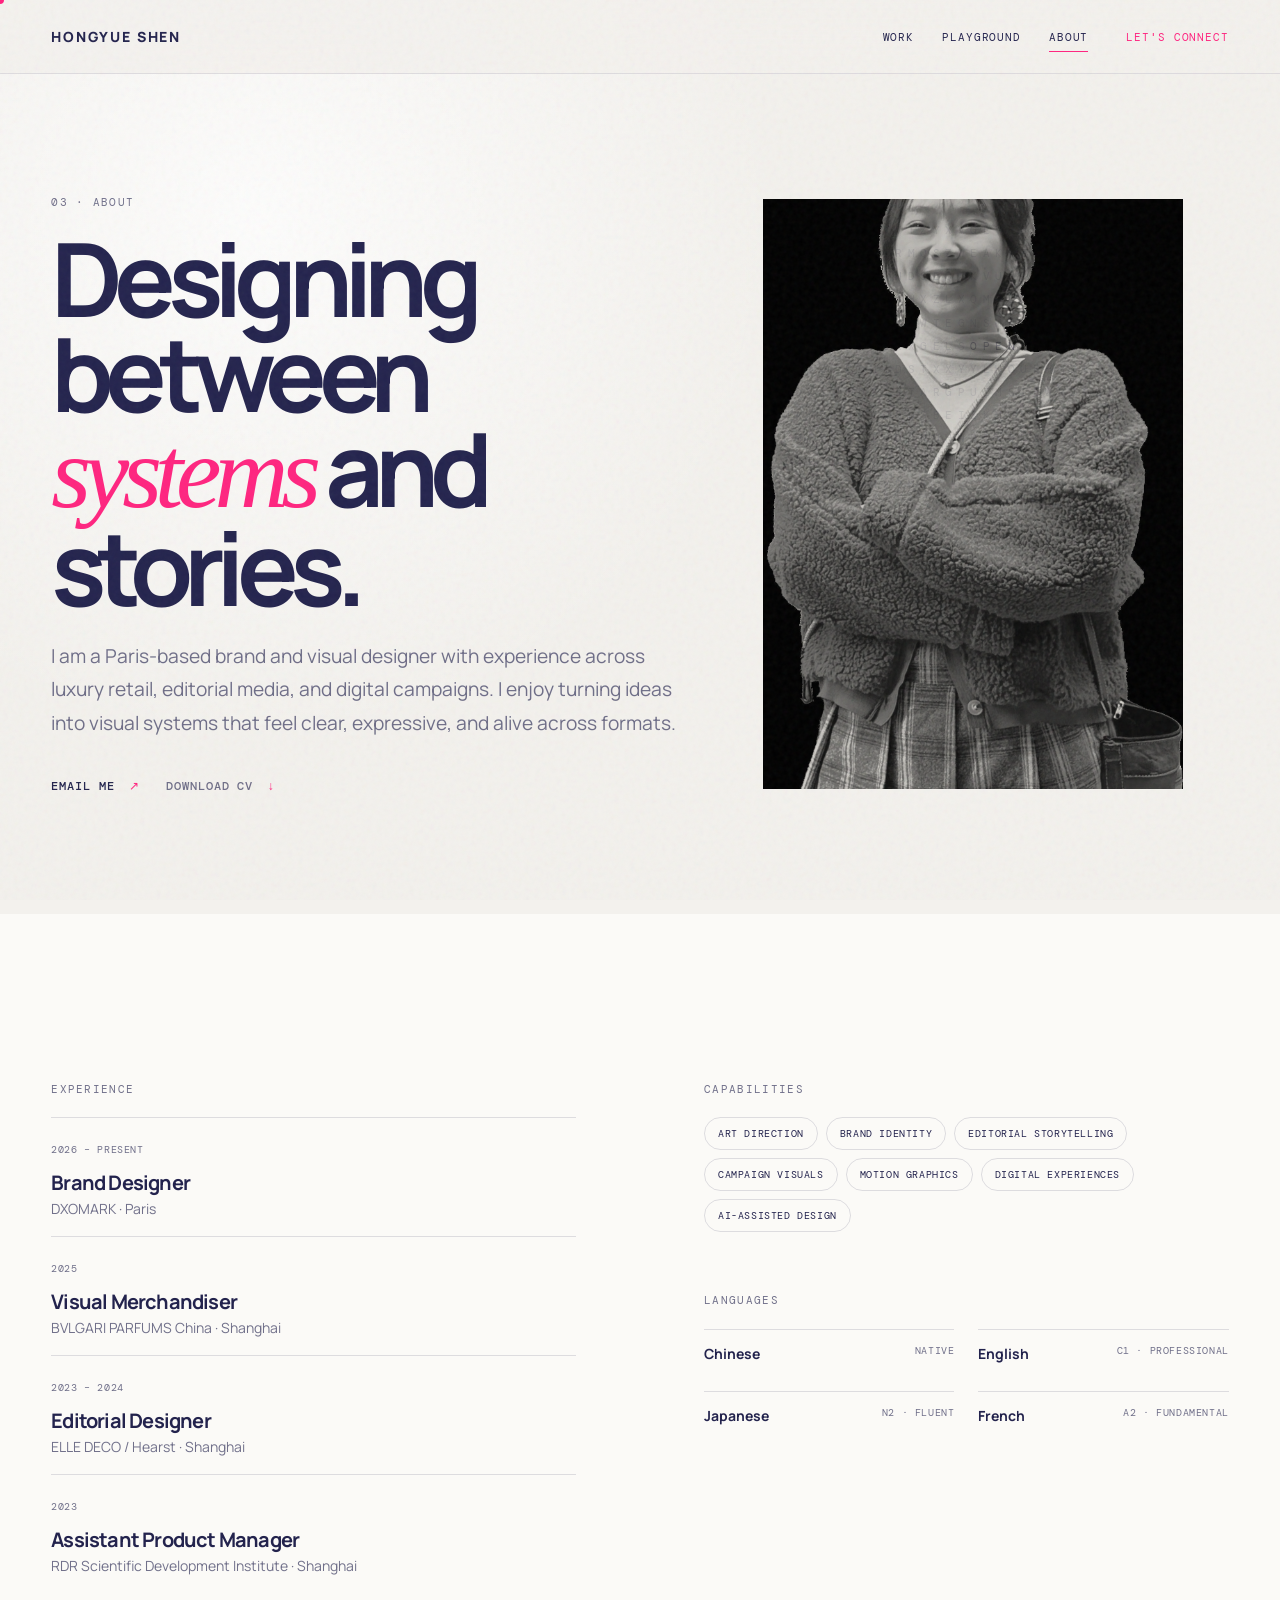
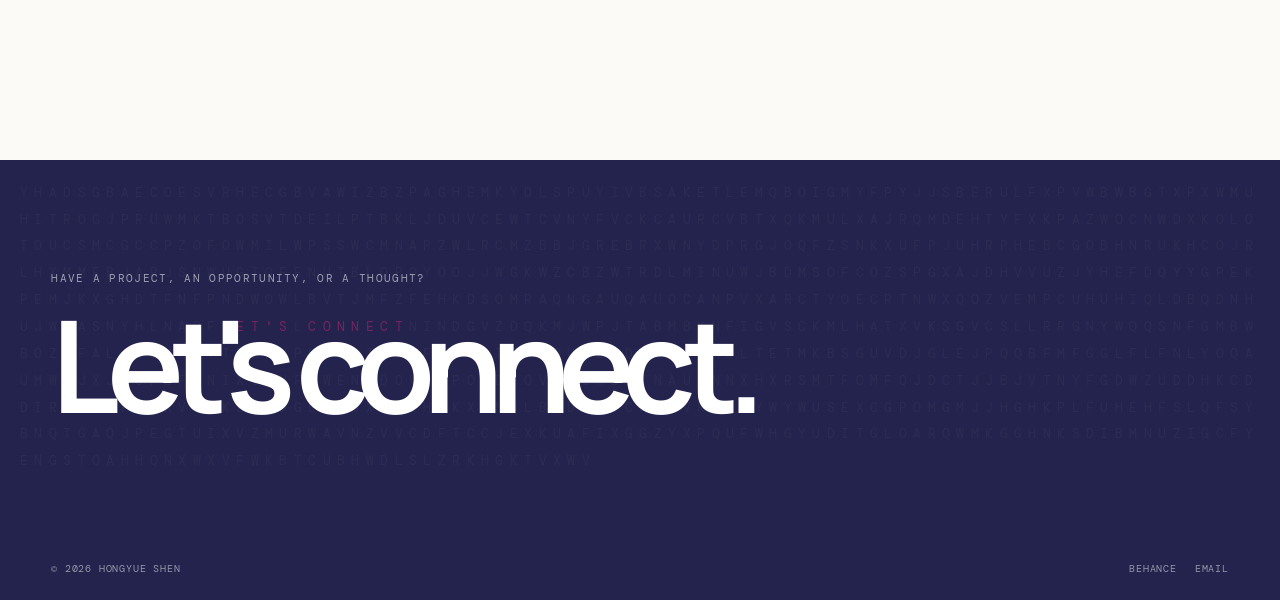
==== about.html @ bfe7cee9 "Add files via upload" ====
<!doctype html>
<html lang="en">
  <head>
    <meta charset="UTF-8" />
    <meta name="viewport" content="width=device-width, initial-scale=1.0" />
    <title>About | Hongyue Shen</title>
    <link rel="preconnect" href="https://fonts.googleapis.com" />
    <link rel="preconnect" href="https://fonts.gstatic.com" crossorigin />
    <link href="https://fonts.googleapis.com/css2?family=DM+Mono:wght@400;500&family=Manrope:wght@400;500;600;700;800&display=swap" rel="stylesheet" />
    <link rel="stylesheet" href="styles.css" />
  </head>
  <body>
    <div class="cursor-dot" aria-hidden="true"></div>
    <header class="site-header">
      <a class="site-logo" href="index.html">HONGYUE SHEN</a>
      <button class="menu-toggle" type="button" aria-expanded="false" aria-label="Open navigation"><span></span><span></span></button>
      <nav class="site-nav" aria-label="Primary navigation">
        <a href="work.html">Work</a><a href="playground.html">Playground</a><a class="active" href="about.html">About</a>
        <a class="nav-contact" href="mailto:hongyueshn@gmail.com">Let's connect</a>
      </nav>
    </header>
    <main>
      <section class="about-hero">
        <div class="about-copy reveal">
          <p class="eyebrow">03 · About</p>
          <h1>Designing between<br /><em>systems</em> and stories.</h1>
          <p>
            I am a Paris-based brand and visual designer with experience across luxury retail,
            editorial media, and digital campaigns. I enjoy turning ideas into visual systems
            that feel clear, expressive, and alive across formats.
          </p>
          <div class="hero-actions">
            <a class="text-link" href="mailto:hongyueshn@gmail.com">Email me <span>↗</span></a>
            <a class="text-link text-link-muted" href="CV_EN_Hongyue_Shen.pdf" download>Download CV <span>↓</span></a>
          </div>
        </div>
        <div class="about-portrait reveal">
          <img src="pdf_preview/cv_01.jpg" alt="Portrait of Hongyue Shen" />
          <div class="letter-matrix portrait-matrix" data-hidden="OPEN TO CREATE" data-seed="about"></div>
        </div>
      </section>

      <section class="section about-details">
        <div class="about-column reveal">
          <p class="eyebrow">Experience</p>
          <div class="timeline">
            <div><span>2026 – Present</span><h3>Brand Designer</h3><p>DXOMARK · Paris</p></div>
            <div><span>2025</span><h3>Visual Merchandiser</h3><p>BVLGARI PARFUMS China · Shanghai</p></div>
            <div><span>2023 – 2024</span><h3>Editorial Designer</h3><p>ELLE DECO / Hearst · Shanghai</p></div>
            <div><span>2023</span><h3>Assistant Product Manager</h3><p>RDR Scientific Development Institute · Shanghai</p></div>
          </div>
        </div>
        <div class="about-column reveal">
          <p class="eyebrow">Capabilities</p>
          <div class="tag-list">
            <span>Art Direction</span><span>Brand Identity</span><span>Editorial Storytelling</span>
            <span>Campaign Visuals</span><span>Motion Graphics</span><span>Digital Experiences</span>
            <span>AI-assisted Design</span>
          </div>
          <p class="eyebrow subheading">Languages</p>
          <div class="language-list">
            <p><b>Chinese</b><span>Native</span></p><p><b>English</b><span>C1 · Professional</span></p>
            <p><b>Japanese</b><span>N2 · Fluent</span></p><p><b>French</b><span>A2 · Fundamental</span></p>
          </div>
        </div>
      </section>
    </main>
    <footer class="site-footer">
      <div class="footer-matrix letter-matrix" data-hidden="LET'S CONNECT" data-seed="connect"></div>
      <p class="eyebrow">Have a project, an opportunity, or a thought?</p><a class="footer-title" href="mailto:hongyueshn@gmail.com">Let's connect.</a>
      <div class="footer-bottom"><span>© <span data-year></span> Hongyue Shen</span><div><a href="https://www.behance.net/HongyueShen" target="_blank" rel="noreferrer">Behance</a><a href="mailto:hongyueshn@gmail.com">Email</a></div></div>
    </footer>
    <script src="script.js"></script>
  </body>
</html>
---- styles.css ----
:root {
  --paper: #f3f1ed;
  --paper-deep: #ebe8e2;
  --ink: #23234d;
  --ink-soft: rgba(35, 35, 77, 0.64);
  --ink-faint: rgba(35, 35, 77, 0.14);
  --pink: #ff247f;
  --white: #fbfaf7;
  --black: #171719;
  --mono: "DM Mono", monospace;
  --sans: "Manrope", Arial, sans-serif;
  --edge: clamp(20px, 4vw, 68px);
}

* { box-sizing: border-box; }
html { scroll-behavior: smooth; }
body {
  margin: 0;
  color: var(--ink);
  background:
    radial-gradient(circle at 20% 10%, rgba(255,255,255,.82), transparent 33rem),
    var(--paper);
  font-family: var(--sans);
  -webkit-font-smoothing: antialiased;
}
body::before {
  position: fixed; inset: 0; pointer-events: none; z-index: 20; content: "";
  opacity: .18; background-image: url("data:image/svg+xml,%3Csvg viewBox='0 0 180 180' xmlns='http://www.w3.org/2000/svg'%3E%3Cfilter id='n'%3E%3CfeTurbulence type='fractalNoise' baseFrequency='.95' numOctaves='3' stitchTiles='stitch'/%3E%3C/filter%3E%3Crect width='100%25' height='100%25' filter='url(%23n)' opacity='.3'/%3E%3C/svg%3E");
}
a { color: inherit; text-decoration: none; }
button { color: inherit; font: inherit; }
img { display: block; max-width: 100%; }
.site-header {
  position: sticky; top: 0; z-index: 15; display: flex; align-items: center; justify-content: space-between;
  height: 74px; padding: 0 var(--edge); border-bottom: 1px solid rgba(35,35,77,.1);
  background: rgba(243,241,237,.84); backdrop-filter: blur(18px);
}
.site-logo { font-size: 14px; font-weight: 800; letter-spacing: .13em; }
.site-nav { display: flex; align-items: center; gap: 28px; font-family: var(--mono); font-size: 11px; letter-spacing: .08em; text-transform: uppercase; }
.site-nav a { position: relative; padding: 10px 0; }
.site-nav a::after { position: absolute; right: 0; bottom: 2px; left: 0; height: 1px; content: ""; background: var(--pink); transform: scaleX(0); transform-origin: right; transition: transform .35s ease; }
.site-nav a:hover::after, .site-nav a.active::after { transform: scaleX(1); transform-origin: left; }
.nav-contact { margin-left: 10px; color: var(--pink); }
.menu-toggle { display: none; border: 0; background: transparent; }
.cursor-dot { position: fixed; z-index: 30; width: 8px; height: 8px; border-radius: 50%; pointer-events: none; background: var(--pink); transform: translate(-50%,-50%); transition: width .2s,height .2s; }
.cursor-dot.large { width: 26px; height: 26px; background: rgba(255,36,127,.42); }

.hero { position: relative; min-height: calc(100svh - 74px); padding: 12vh var(--edge) 60px; overflow: hidden; display: flex; align-items: center; }
.hero-matrix { position: absolute; inset: 0; opacity: .72; }
.hero-copy { position: relative; z-index: 2; min-width: 0; max-width: 850px; }
.eyebrow { margin: 0 0 19px; color: var(--ink-soft); font-family: var(--mono); font-size: 11px; letter-spacing: .12em; line-height: 1.6; text-transform: uppercase; }
h1,h2,h3,p { margin-top: 0; }
h1 { margin-bottom: 24px; font-size: clamp(58px, 8vw, 128px); font-weight: 700; letter-spacing: -.085em; line-height: .93; }
h1 em, h2 em { color: var(--pink); font-family: Georgia, serif; font-weight: 400; letter-spacing: -.07em; }
h2 { margin-bottom: 20px; font-size: clamp(35px,4.4vw,68px); font-weight: 700; letter-spacing: -.075em; line-height: 1; }
.hero-intro, .page-intro { max-width: 580px; color: var(--ink-soft); font-size: clamp(16px,1.4vw,20px); line-height: 1.65; }
.hero-actions { display: flex; flex-wrap: wrap; gap: 26px; margin-top: 38px; }
.text-link { display: inline-block; font-family: var(--mono); font-size: 12px; font-weight: 500; letter-spacing: .08em; text-transform: uppercase; }
.text-link span { color: var(--pink); padding-left: 6px; transition: padding .25s; }
.text-link:hover span { padding-left: 12px; }
.text-link-muted { color: var(--ink-soft); }
.hero-note,.hero-index { position: absolute; bottom: 28px; z-index: 2; color: var(--ink-soft); font-family: var(--mono); font-size: 10px; letter-spacing: .08em; text-transform: uppercase; }
.hero-note { left: var(--edge); }
.hero-index { right: var(--edge); }

.letter-matrix { overflow: hidden; font-family: var(--mono); font-size: clamp(11px,1vw,15px); letter-spacing: .5em; line-height: 2.1; word-break: break-all; user-select: none; }
.matrix-letter { display: inline-block; color: rgba(35,35,77,.115); transition: color .5s ease, transform .5s ease, opacity .5s ease; }
.matrix-letter.space { width: .82em; }
.matrix-letter.hidden-letter { color: rgba(35,35,77,.4); }
.letter-matrix[data-interactive="true"] .matrix-letter { color: rgba(35,35,77,.08); }
.letter-matrix[data-interactive="true"] .matrix-letter.is-near { color: rgba(35,35,77,.55); transform: translateY(-2px); }
.letter-matrix[data-interactive="true"] .hidden-letter.is-near { color: var(--pink); }

.section { padding: clamp(90px,13vw,180px) var(--edge); }
.selected-section { background: var(--white); }
.section-heading { display: grid; grid-template-columns: 1fr 2fr 1fr; gap: 24px; margin-bottom: 46px; }
.section-heading h2 { grid-column: 2; }
.section-heading > p:last-child { grid-column: 3; align-self: end; color: var(--ink-soft); font-size: 15px; line-height: 1.7; }
.project-list { display: grid; gap: 14px; }
.project-card { position: relative; min-height: clamp(310px,39vw,580px); padding: 24px; overflow: hidden; background: var(--paper); }
.project-card img,.project-card-overlay,.project-card-matrix { position: absolute; inset: 0; width: 100%; height: 100%; }
.project-card img { opacity: 0; object-fit: cover; transform: scale(1.05); filter: saturate(.9); transition: opacity .55s ease,transform .85s cubic-bezier(.16,.8,.24,1),filter .55s; }
.project-card-overlay { opacity: 0; background: linear-gradient(180deg,rgba(15,17,36,.08),rgba(15,17,36,.72)); transition: opacity .55s ease; }
.project-card-matrix { padding: 3vw; font-size: clamp(10px,1.25vw,18px); transition: opacity .45s; }
.project-card-top,.project-card-bottom { position: relative; z-index: 2; transition: color .45s ease; }
.project-card-top { display: flex; justify-content: space-between; color: var(--ink-soft); font-family: var(--mono); font-size: 10px; letter-spacing: .1em; text-transform: uppercase; }
.project-card-bottom { position: absolute; right: 24px; bottom: 24px; left: 24px; }
.project-card h3 { margin-bottom: 10px; font-size: clamp(42px,6.5vw,96px); letter-spacing: -.08em; line-height: .93; }
.project-card p { max-width: 520px; margin-bottom: 18px; color: var(--ink-soft); font-size: 14px; line-height: 1.6; }
.view-label { opacity: 0; font-family: var(--mono); font-size: 10px; letter-spacing: .1em; text-transform: uppercase; transform: translateY(12px); transition: opacity .4s,transform .4s; }
.view-label b { color: var(--pink); }
.project-card:hover img,.project-card:focus-visible img { opacity: 1; transform: scale(1); filter: saturate(1); }
.project-card:hover .project-card-overlay,.project-card:focus-visible .project-card-overlay { opacity: 1; }
.project-card:hover .project-card-matrix,.project-card:focus-visible .project-card-matrix { opacity: 0; }
.project-card:hover .project-card-top,.project-card:hover .project-card-bottom,.project-card:focus-visible .project-card-top,.project-card:focus-visible .project-card-bottom { color: white; }
.project-card:hover p,.project-card:focus-visible p { color: rgba(255,255,255,.78); }
.project-card:hover .view-label,.project-card:focus-visible .view-label { opacity: 1; transform: translateY(0); }
.button-link { display: flex; justify-content: space-between; margin-top: 22px; padding: 18px 0; border-top: 1px solid var(--ink-faint); border-bottom: 1px solid var(--ink-faint); font-family: var(--mono); font-size: 12px; letter-spacing: .12em; text-transform: uppercase; }
.button-link span { color: var(--pink); }

.home-about { display: grid; grid-template-columns: minmax(180px,320px) minmax(0,660px); justify-content: center; gap: clamp(44px,9vw,140px); align-items: center; }
.home-about-image { height: 430px; overflow: hidden; background: var(--paper-deep); }
.home-about-image img,.about-portrait img { width: 100%; height: 100%; object-fit: cover; object-position: center 15%; filter: grayscale(1); mix-blend-mode: multiply; }
.home-about-copy p:not(.eyebrow) { max-width: 590px; color: var(--ink-soft); font-size: 17px; line-height: 1.8; }

.page-hero { position: relative; min-height: 560px; padding: 150px var(--edge) 80px; overflow: hidden; }
.page-hero h1 { position: relative; z-index: 1; max-width: 1000px; }
.page-hero .eyebrow,.page-hero .page-intro { position: relative; z-index: 1; }
.page-matrix { position: absolute; inset: 20px 0 0 46%; opacity: .8; font-size: 14px; }
.work-index-section { padding-top: 0; background: var(--white); }
.filter-bar { display: flex; flex-wrap: wrap; gap: 8px; margin-bottom: 30px; padding-top: 30px; border-top: 1px solid var(--ink-faint); }
.filter-button { padding: 9px 14px; border: 1px solid var(--ink-faint); border-radius: 30px; background: transparent; cursor: pointer; font-family: var(--mono); font-size: 10px; letter-spacing: .08em; text-transform: uppercase; transition: .25s; }
.filter-button:hover,.filter-button.active { color: white; border-color: var(--ink); background: var(--ink); }
.work-grid { display: grid; grid-template-columns: 1fr 1fr; gap: clamp(16px,2.2vw,34px); }
.work-tile { transition: opacity .35s,transform .35s; }
.work-tile.is-hidden { display: none; }
.work-tile-image { aspect-ratio: 1.5; margin-bottom: 18px; overflow: hidden; background: var(--paper); }
.work-tile img { width: 100%; height: 100%; object-fit: cover; transition: transform .65s ease; }
.work-tile:hover img { transform: scale(1.045); }
.work-tile span,.practice-number { color: var(--ink-soft); font-family: var(--mono); font-size: 10px; letter-spacing: .1em; text-transform: uppercase; }
.work-tile h2 { margin: 8px 0 4px; font-size: clamp(27px,3vw,42px); }
.work-tile p { color: var(--ink-soft); font-size: 13px; }
.practice-heading { margin-top: 130px; }
.practice-heading h2 { font-size: clamp(34px,4vw,54px); }
.practice-card { display: grid; grid-template-columns: 1fr 1.35fr; gap: 30px; align-items: center; padding: clamp(24px,4vw,56px); background: var(--paper); }
.practice-card h2 { margin: 18px 0; font-size: clamp(42px,6vw,78px); }
.practice-card p { max-width: 500px; color: var(--ink-soft); font-size: 15px; line-height: 1.7; }
.practice-card img { transition: transform .65s ease; }
.practice-card:hover img { transform: scale(1.025); }

.play-grid { display: grid; grid-auto-flow: dense; grid-template-columns: repeat(3,1fr); gap: 14px; }
.play-item { position: relative; min-height: 300px; padding: 0; overflow: hidden; border: 0; cursor: pointer; background: var(--paper-deep); text-align: left; }
.play-item img { width: 100%; height: 100%; object-fit: cover; transition: transform .65s ease,filter .5s; }
.play-item:hover img { transform: scale(1.045); filter: saturate(1.16); }
.play-item > span:last-child { position: absolute; right: 16px; bottom: 16px; left: 16px; color: white; font-family: var(--mono); font-size: 10px; letter-spacing: .1em; text-shadow: 0 1px 3px #000; text-transform: uppercase; }
.play-wide { grid-column: span 2; }
.play-placeholder { display: flex; align-items: center; justify-content: center; border: 1px dashed rgba(35,35,77,.35); background: transparent; }
.play-placeholder .placeholder-mark { position: static; color: var(--pink); font-size: 60px; font-weight: 200; text-shadow: none; transition: transform .35s; }
.play-placeholder:hover .placeholder-mark { transform: rotate(45deg); }
.play-placeholder > span:last-child { color: var(--ink-soft); text-shadow: none; }

.about-hero { display: grid; grid-template-columns: 1.1fr .9fr; gap: 40px; min-height: 700px; padding: 120px var(--edge); align-items: center; }
.about-copy p:not(.eyebrow) { max-width: 670px; color: var(--ink-soft); font-size: clamp(16px,1.5vw,20px); line-height: 1.75; }
.about-portrait { position: relative; justify-self: center; width: min(420px,100%); height: 590px; overflow: hidden; background: var(--paper-deep); }
.portrait-matrix { position: absolute; inset: 20px; opacity: .8; font-size: 11px; mix-blend-mode: multiply; }
.about-details { display: grid; grid-template-columns: 1fr 1fr; gap: clamp(50px,10vw,150px); background: var(--white); }
.timeline > div { padding: 18px 0; border-top: 1px solid var(--ink-faint); }
.timeline span,.language-list span { color: var(--ink-soft); font-family: var(--mono); font-size: 10px; letter-spacing: .06em; text-transform: uppercase; }
.timeline h3 { margin: 11px 0 3px; font-size: 20px; letter-spacing: -.04em; }
.timeline p { margin: 0; color: var(--ink-soft); font-size: 14px; }
.tag-list { display: flex; flex-wrap: wrap; gap: 8px; }
.tag-list span { padding: 9px 13px; border: 1px solid var(--ink-faint); border-radius: 20px; font-family: var(--mono); font-size: 10px; letter-spacing: .06em; text-transform: uppercase; }
.subheading { margin-top: 60px; }
.language-list { display: grid; grid-template-columns: 1fr 1fr; gap: 0 24px; }
.language-list p { display: flex; justify-content: space-between; gap: 10px; padding: 14px 0; border-top: 1px solid var(--ink-faint); font-size: 14px; }

.project-hero { padding: 110px var(--edge) 55px; }
.project-kicker { display: flex; justify-content: space-between; gap: 16px; }
.project-hero h1 { margin-top: 50px; max-width: 1200px; }
.project-meta { display: grid; grid-template-columns: 1fr 1fr 1fr; gap: 22px; margin-top: 54px; padding-top: 18px; border-top: 1px solid var(--ink-faint); }
.project-meta p { margin: 0; color: var(--ink-soft); font-family: var(--mono); font-size: 11px; letter-spacing: .06em; line-height: 1.7; text-transform: uppercase; }
.project-meta b { display: block; color: var(--ink); font-family: var(--sans); font-size: 14px; letter-spacing: 0; text-transform: none; }
.project-lead-image { width: 100%; max-height: 82vh; object-fit: cover; }
.project-summary { display: grid; grid-template-columns: 1fr 1fr; gap: clamp(35px,9vw,150px); padding: clamp(80px,12vw,170px) var(--edge); }
.project-summary h2 { color: var(--pink); font-family: var(--mono); font-size: 11px; letter-spacing: .1em; text-transform: uppercase; }
.project-summary p { color: var(--ink-soft); font-size: clamp(16px,1.4vw,19px); line-height: 1.8; }
.project-gallery { padding: 0 var(--edge) 100px; }
.gallery-grid { display: grid; grid-template-columns: repeat(2,1fr); gap: 14px; }
.gallery-item { min-height: 360px; padding: 0; overflow: hidden; border: 0; cursor: zoom-in; background: var(--paper-deep); }
.gallery-item:nth-child(3n+1) { grid-column: span 2; }
.gallery-item img { width: 100%; height: 100%; object-fit: cover; transition: transform .75s ease; }
.gallery-item:hover img { transform: scale(1.035); }
.project-next { display: flex; justify-content: space-between; gap: 20px; padding: 22px var(--edge); border-top: 1px solid var(--ink-faint); font-family: var(--mono); font-size: 11px; letter-spacing: .1em; text-transform: uppercase; }
.project-next span { color: var(--pink); }

.lightbox { position: fixed; inset: 0; z-index: 50; display: flex; align-items: center; justify-content: center; padding: 38px; visibility: hidden; opacity: 0; background: rgba(15,15,21,.92); transition: opacity .3s,visibility .3s; }
.lightbox.open { visibility: visible; opacity: 1; }
.lightbox img { max-width: min(1500px,92vw); max-height: 82vh; object-fit: contain; }
.lightbox p { position: absolute; bottom: 13px; color: rgba(255,255,255,.7); font-family: var(--mono); font-size: 10px; letter-spacing: .1em; text-transform: uppercase; }
.lightbox-close { position: absolute; top: 20px; right: 25px; color: white; border: 0; cursor: pointer; background: transparent; font-size: 35px; line-height: 1; }

.site-footer { position: relative; min-height: 440px; padding: 110px var(--edge) 26px; overflow: hidden; background: var(--ink); color: white; }
.footer-matrix { position: absolute; inset: 0; padding: 20px; opacity: .38; }
.footer-matrix .matrix-letter { color: rgba(255,255,255,.1); }
.footer-matrix .hidden-letter { color: var(--pink); }
.site-footer > *:not(.footer-matrix) { position: relative; z-index: 1; }
.site-footer .eyebrow { color: rgba(255,255,255,.56); }
.footer-title { display: inline-block; font-size: clamp(56px,10vw,150px); font-weight: 700; letter-spacing: -.095em; line-height: .92; }
.footer-title:hover { color: var(--pink); }
.footer-bottom { position: absolute !important; right: var(--edge); bottom: 25px; left: var(--edge); display: flex; justify-content: space-between; color: rgba(255,255,255,.52); font-family: var(--mono); font-size: 10px; letter-spacing: .08em; text-transform: uppercase; }
.footer-bottom div { display: flex; gap: 18px; }
.footer-bottom a:hover { color: var(--pink); }

.reveal { opacity: 0; transform: translateY(22px); transition: opacity .7s ease,transform .7s ease; }
.reveal.visible { opacity: 1; transform: translateY(0); }

@media (max-width: 760px) {
  .cursor-dot { display: none; }
  .site-header { height: 64px; }
  .menu-toggle { display: flex; flex-direction: column; gap: 6px; width: 30px; height: 26px; padding: 5px 0; cursor: pointer; }
  .menu-toggle { position: absolute; top: 19px; right: var(--edge); z-index: 2; }
  .menu-toggle::before,.menu-toggle::after { position: absolute; right: 0; width: 28px; height: 2px; content: ""; background: var(--ink); transition: .3s; }
  .menu-toggle::before { top: 5px; }
  .menu-toggle::after { bottom: 5px; }
  .menu-toggle span { display: none; }
  .menu-toggle.open::before { top: 11px; transform: rotate(45deg); }
  .menu-toggle.open::after { bottom: 11px; transform: rotate(-45deg); }
  .site-nav { position: fixed; top: 64px; right: 0; left: 0; display: flex; flex-direction: column; align-items: flex-start; gap: 18px; padding: 30px var(--edge) 36px; visibility: hidden; opacity: 0; background: rgba(243,241,237,.97); transform: translateY(-12px); transition: .3s; }
  .site-nav.open { visibility: visible; opacity: 1; transform: translateY(0); }
  .nav-contact { margin-left: 0; }
  .hero { min-height: 730px; padding-top: 80px; align-items: center; }
  .hero-copy { width: 100%; max-width: 100%; overflow: hidden; }
  .hero-intro { max-width: 335px; }
  h1 { font-size: clamp(56px,17vw,92px); }
  .hero-matrix { opacity: .56; }
  .section { padding-top: 90px; padding-bottom: 90px; }
  .section-heading { display: block; }
  .section-heading > p:last-child { margin-top: 22px; }
  .project-card { min-height: 350px; }
  .project-card img { opacity: .23; }
  .project-card-overlay { opacity: .12; }
  .project-card-matrix { opacity: .92; }
  .project-card-bottom p { display: none; }
  .home-about { display: block; }
  .home-about-image { height: 310px; margin-bottom: 38px; }
  .page-hero { min-height: 470px; padding-top: 120px; }
  .page-matrix { inset: 30px 0 0 23%; }
  .work-grid,.about-details,.about-hero,.project-summary,.practice-card { grid-template-columns: 1fr; }
  .work-grid { gap: 32px; }
  .practice-heading { margin-top: 88px; }
  .practice-card img { order: -1; }
  .play-grid { grid-template-columns: 1fr; }
  .play-wide { grid-column: auto; }
  .play-item { min-height: 270px; }
  .about-hero { padding-top: 95px; }
  .about-portrait { width: 100%; height: 460px; }
  .language-list { grid-template-columns: 1fr; }
  .project-hero { padding-top: 88px; }
  .project-meta { grid-template-columns: 1fr; gap: 13px; }
  .gallery-grid { grid-template-columns: 1fr; }
  .gallery-item,.gallery-item:nth-child(3n+1) { min-height: 220px; grid-column: auto; }
  .site-footer { min-height: 340px; padding-top: 78px; }
  .footer-bottom { display: block; }
  .footer-bottom div { margin-top: 12px; }
}
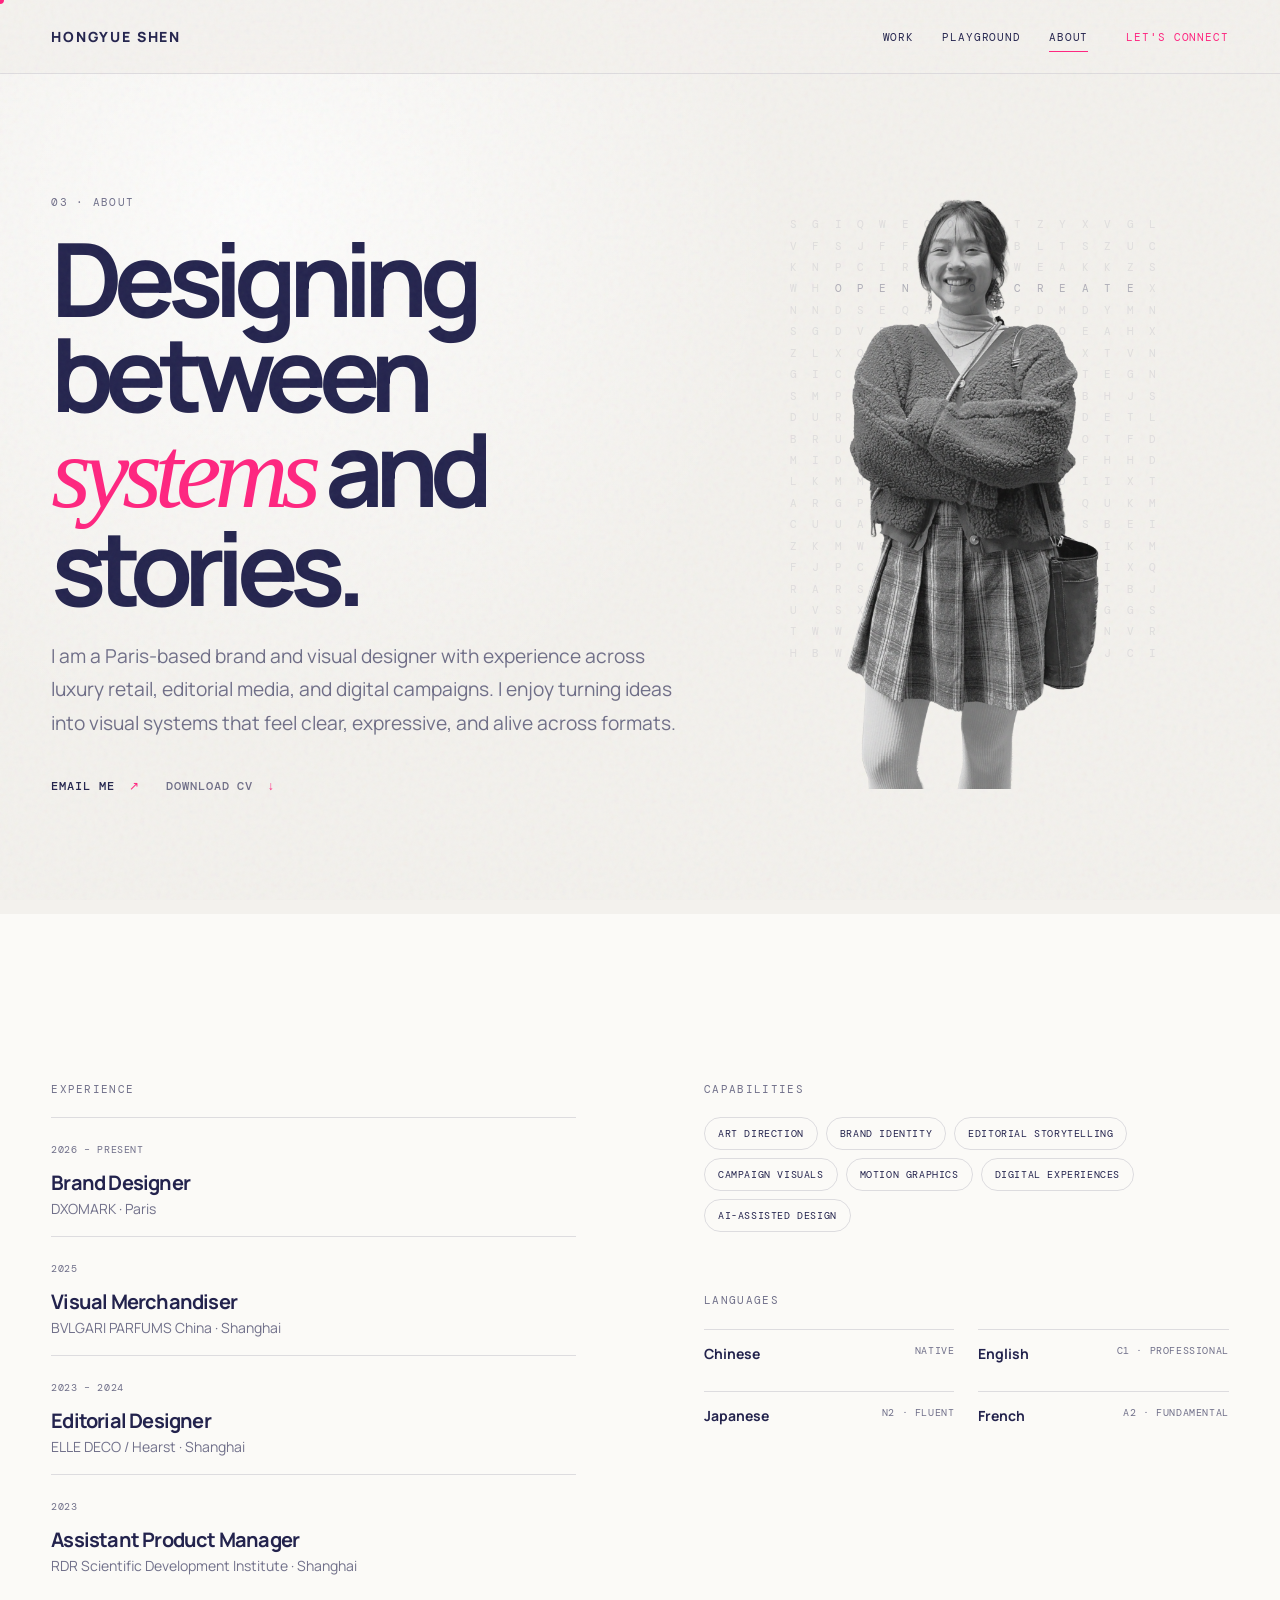
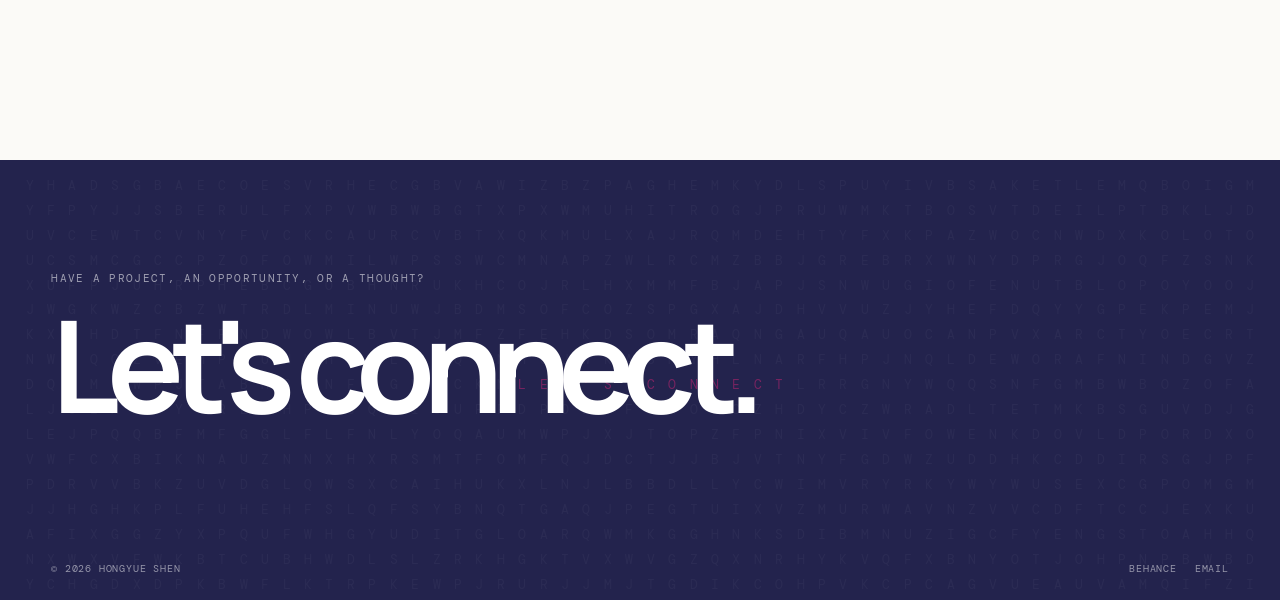
==== commit ae0e5d66: "Add files via upload" ====
--- a/about.html
+++ b/about.html
@@ -21,7 +21,7 @@
     </header>
     <main>
       <section class="about-hero">
-        <div class="about-copy reveal">
+        <div class="about-copy">
           <p class="eyebrow">03 · About</p>
           <h1>Designing between<br /><em>systems</em> and stories.</h1>
           <p>
@@ -34,9 +34,9 @@
             <a class="text-link text-link-muted" href="CV_EN_Hongyue_Shen.pdf" download>Download CV <span>↓</span></a>
           </div>
         </div>
-        <div class="about-portrait reveal">
-          <img src="pdf_preview/cv_01.jpg" alt="Portrait of Hongyue Shen" />
-          <div class="letter-matrix portrait-matrix" data-hidden="OPEN TO CREATE" data-seed="about"></div>
+        <div class="about-portrait">
+          <img src="assets/portrait.png" alt="Portrait of Hongyue Shen" />
+          <div class="letter-matrix portrait-matrix" data-hidden="OPEN TO CREATE" data-seed="about" data-hidden-row="0.16" data-hidden-col="0.5"></div>
         </div>
       </section>
 
--- a/styles.css
+++ b/styles.css
@@ -63,9 +63,8 @@
 .hero-note { left: var(--edge); }
 .hero-index { right: var(--edge); }
 
-.letter-matrix { overflow: hidden; font-family: var(--mono); font-size: clamp(11px,1vw,15px); letter-spacing: .5em; line-height: 2.1; word-break: break-all; user-select: none; }
-.matrix-letter { display: inline-block; color: rgba(35,35,77,.115); transition: color .5s ease, transform .5s ease, opacity .5s ease; }
-.matrix-letter.space { width: .82em; }
+.letter-matrix { display: grid; grid-template-columns: repeat(var(--matrix-cols), minmax(0,1fr)); align-content: start; gap: .95em .18em; overflow: hidden; font-family: var(--mono); font-size: clamp(11px,1vw,15px); line-height: 1; user-select: none; }
+.matrix-letter { display: block; min-width: 0; color: rgba(35,35,77,.115); text-align: center; transition: color .5s ease, transform .5s ease, opacity .5s ease; }
 .matrix-letter.hidden-letter { color: rgba(35,35,77,.4); }
 .letter-matrix[data-interactive="true"] .matrix-letter { color: rgba(35,35,77,.08); }
 .letter-matrix[data-interactive="true"] .matrix-letter.is-near { color: rgba(35,35,77,.55); transform: translateY(-2px); }
@@ -76,8 +75,8 @@
 .section-heading { display: grid; grid-template-columns: 1fr 2fr 1fr; gap: 24px; margin-bottom: 46px; }
 .section-heading h2 { grid-column: 2; }
 .section-heading > p:last-child { grid-column: 3; align-self: end; color: var(--ink-soft); font-size: 15px; line-height: 1.7; }
-.project-list { display: grid; gap: 14px; }
-.project-card { position: relative; min-height: clamp(310px,39vw,580px); padding: 24px; overflow: hidden; background: var(--paper); }
+.project-list { display: grid; grid-template-columns: repeat(2,minmax(0,1fr)); gap: 14px; }
+.project-card { position: relative; min-height: clamp(320px,28vw,440px); padding: 22px; overflow: hidden; background: var(--paper); }
 .project-card img,.project-card-overlay,.project-card-matrix { position: absolute; inset: 0; width: 100%; height: 100%; }
 .project-card img { opacity: 0; object-fit: cover; transform: scale(1.05); filter: saturate(.9); transition: opacity .55s ease,transform .85s cubic-bezier(.16,.8,.24,1),filter .55s; }
 .project-card-overlay { opacity: 0; background: linear-gradient(180deg,rgba(15,17,36,.08),rgba(15,17,36,.72)); transition: opacity .55s ease; }
@@ -85,7 +84,7 @@
 .project-card-top,.project-card-bottom { position: relative; z-index: 2; transition: color .45s ease; }
 .project-card-top { display: flex; justify-content: space-between; color: var(--ink-soft); font-family: var(--mono); font-size: 10px; letter-spacing: .1em; text-transform: uppercase; }
 .project-card-bottom { position: absolute; right: 24px; bottom: 24px; left: 24px; }
-.project-card h3 { margin-bottom: 10px; font-size: clamp(42px,6.5vw,96px); letter-spacing: -.08em; line-height: .93; }
+.project-card h3 { margin-bottom: 10px; font-size: clamp(36px,4.6vw,70px); letter-spacing: -.08em; line-height: .93; }
 .project-card p { max-width: 520px; margin-bottom: 18px; color: var(--ink-soft); font-size: 14px; line-height: 1.6; }
 .view-label { opacity: 0; font-family: var(--mono); font-size: 10px; letter-spacing: .1em; text-transform: uppercase; transform: translateY(12px); transition: opacity .4s,transform .4s; }
 .view-label b { color: var(--pink); }
@@ -99,8 +98,8 @@
 .button-link span { color: var(--pink); }
 
 .home-about { display: grid; grid-template-columns: minmax(180px,320px) minmax(0,660px); justify-content: center; gap: clamp(44px,9vw,140px); align-items: center; }
-.home-about-image { height: 430px; overflow: hidden; background: var(--paper-deep); }
-.home-about-image img,.about-portrait img { width: 100%; height: 100%; object-fit: cover; object-position: center 15%; filter: grayscale(1); mix-blend-mode: multiply; }
+.home-about-image { height: 430px; overflow: hidden; background: transparent; }
+.home-about-image img,.about-portrait img { width: 100%; height: 100%; object-fit: contain; object-position: center bottom; filter: grayscale(1); }
 .home-about-copy p:not(.eyebrow) { max-width: 590px; color: var(--ink-soft); font-size: 17px; line-height: 1.8; }
 
 .page-hero { position: relative; min-height: 560px; padding: 150px var(--edge) 80px; overflow: hidden; }
@@ -141,7 +140,7 @@
 
 .about-hero { display: grid; grid-template-columns: 1.1fr .9fr; gap: 40px; min-height: 700px; padding: 120px var(--edge); align-items: center; }
 .about-copy p:not(.eyebrow) { max-width: 670px; color: var(--ink-soft); font-size: clamp(16px,1.5vw,20px); line-height: 1.75; }
-.about-portrait { position: relative; justify-self: center; width: min(420px,100%); height: 590px; overflow: hidden; background: var(--paper-deep); }
+.about-portrait { position: relative; justify-self: center; width: min(420px,100%); height: 590px; overflow: hidden; background: transparent; }
 .portrait-matrix { position: absolute; inset: 20px; opacity: .8; font-size: 11px; mix-blend-mode: multiply; }
 .about-details { display: grid; grid-template-columns: 1fr 1fr; gap: clamp(50px,10vw,150px); background: var(--white); }
 .timeline > div { padding: 18px 0; border-top: 1px solid var(--ink-faint); }
@@ -155,6 +154,9 @@
 .language-list p { display: flex; justify-content: space-between; gap: 10px; padding: 14px 0; border-top: 1px solid var(--ink-faint); font-size: 14px; }
 
 .project-hero { padding: 110px var(--edge) 55px; }
+.project-back { display: inline-block; margin-bottom: 46px; }
+.project-back span { padding-right: 6px; padding-left: 0; }
+.project-back:hover span { padding-right: 12px; padding-left: 0; }
 .project-kicker { display: flex; justify-content: space-between; gap: 16px; }
 .project-hero h1 { margin-top: 50px; max-width: 1200px; }
 .project-meta { display: grid; grid-template-columns: 1fr 1fr 1fr; gap: 22px; margin-top: 54px; padding-top: 18px; border-top: 1px solid var(--ink-faint); }
@@ -217,6 +219,7 @@
   .section-heading { display: block; }
   .section-heading > p:last-child { margin-top: 22px; }
   .project-card { min-height: 350px; }
+  .project-list { grid-template-columns: 1fr; }
   .project-card img { opacity: .23; }
   .project-card-overlay { opacity: .12; }
   .project-card-matrix { opacity: .92; }
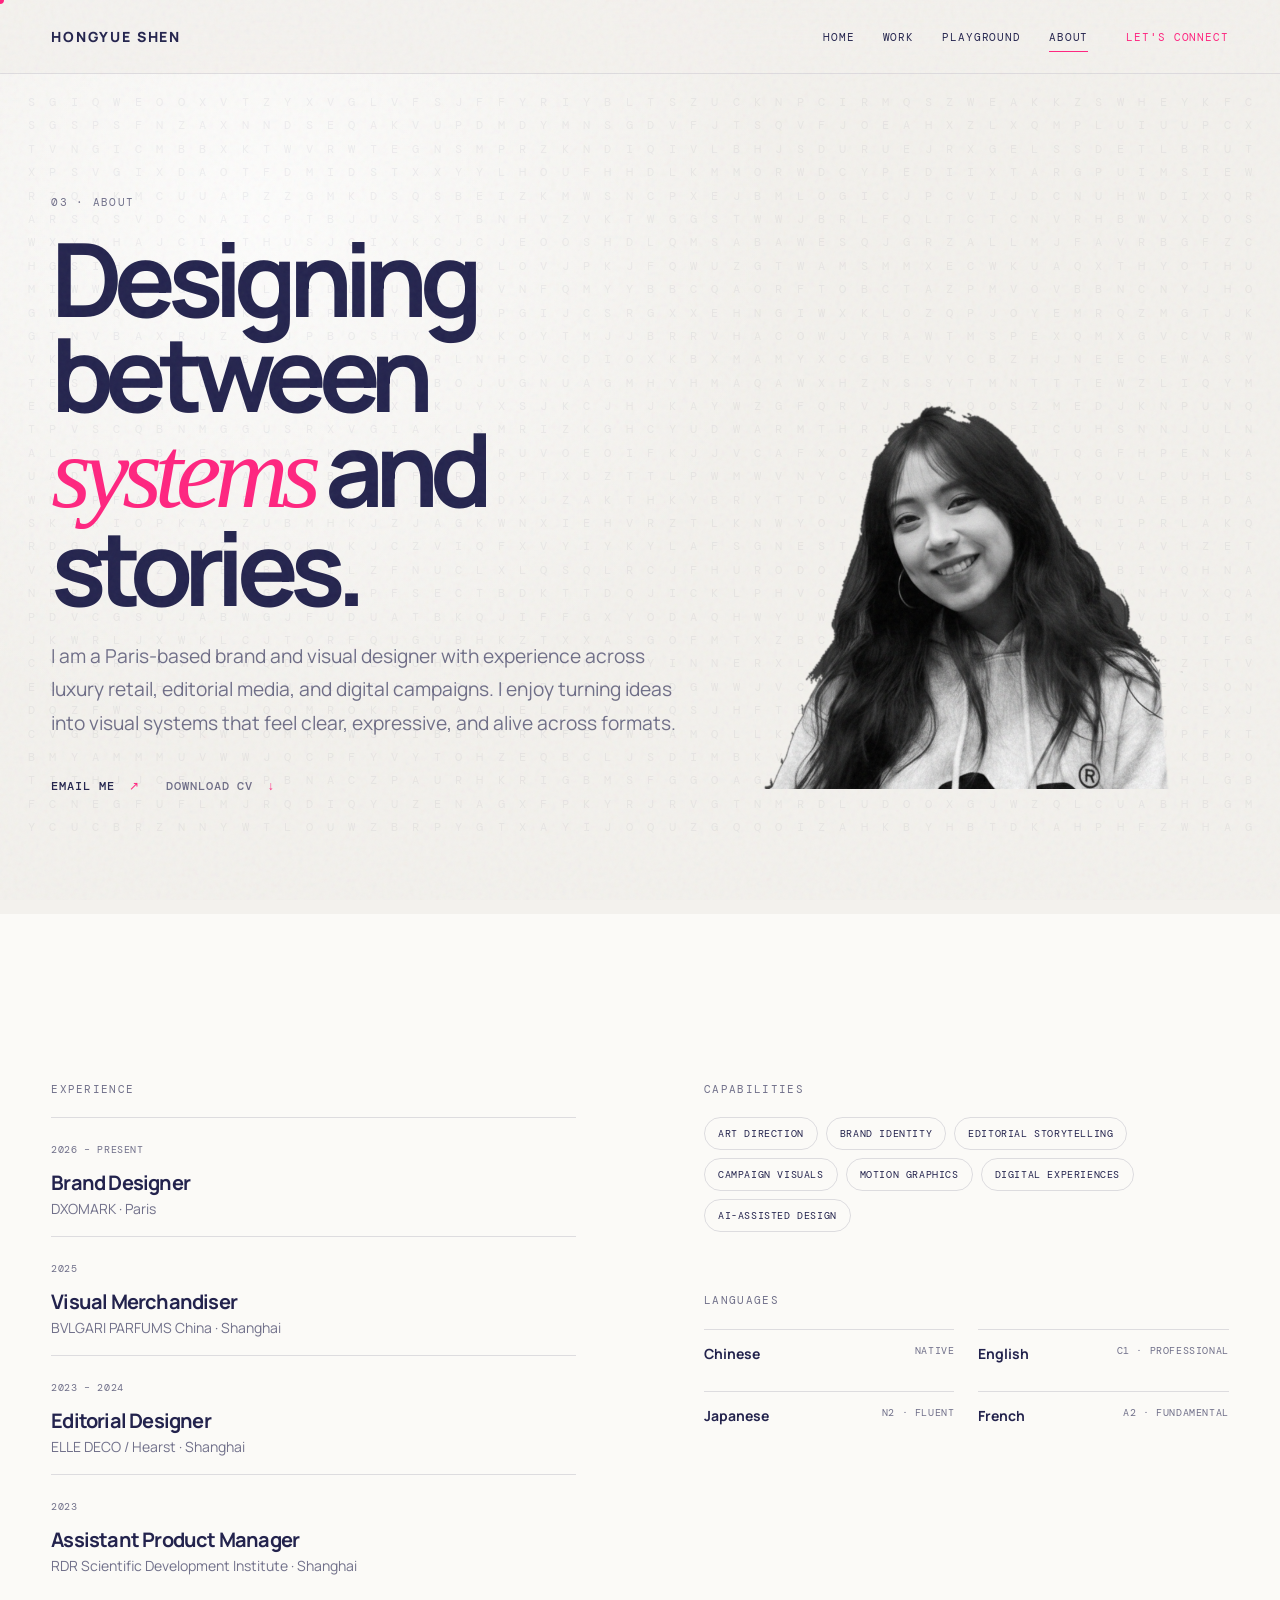
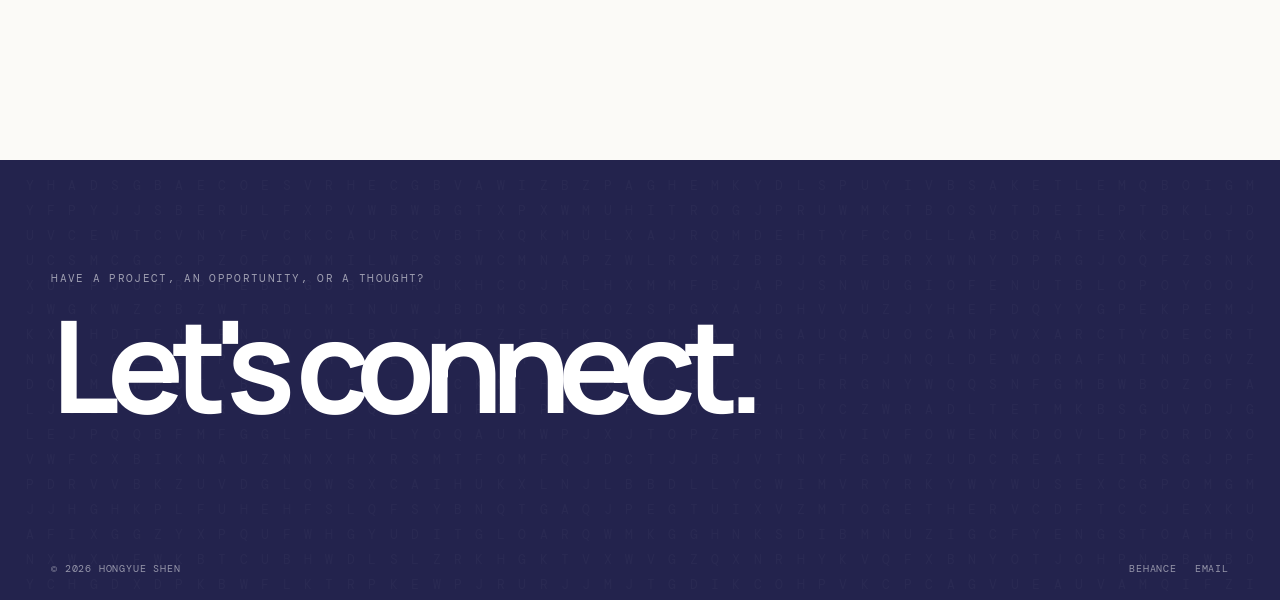
==== commit 79f8d50b: "Add files via upload" ====
--- a/about.html
+++ b/about.html
@@ -15,12 +15,13 @@
       <a class="site-logo" href="index.html">HONGYUE SHEN</a>
       <button class="menu-toggle" type="button" aria-expanded="false" aria-label="Open navigation"><span></span><span></span></button>
       <nav class="site-nav" aria-label="Primary navigation">
-        <a href="work.html">Work</a><a href="playground.html">Playground</a><a class="active" href="about.html">About</a>
+        <a href="index.html">Home</a><a href="work.html">Work</a><a href="playground.html">Playground</a><a class="active" href="about.html">About</a>
         <a class="nav-contact" href="mailto:hongyueshn@gmail.com">Let's connect</a>
       </nav>
     </header>
     <main>
       <section class="about-hero">
+        <div class="letter-matrix about-matrix" data-hidden="LOGIC|JOY|WARMTH|STRENGTH|INNER|REAL" data-hidden-layout="0.14,0.7;0.29,0.83;0.45,0.64;0.62,0.75;0.77,0.58;0.88,0.84" data-seed="about" data-interactive="true"></div>
         <div class="about-copy">
           <p class="eyebrow">03 · About</p>
           <h1>Designing between<br /><em>systems</em> and stories.</h1>
@@ -35,8 +36,7 @@
           </div>
         </div>
         <div class="about-portrait">
-          <img src="assets/portrait.png" alt="Portrait of Hongyue Shen" />
-          <div class="letter-matrix portrait-matrix" data-hidden="OPEN TO CREATE" data-seed="about" data-hidden-row="0.16" data-hidden-col="0.5"></div>
+          <img src="assets/profile-portrait.png" alt="Portrait of Hongyue Shen" />
         </div>
       </section>
 
@@ -65,8 +65,8 @@
         </div>
       </section>
     </main>
-    <footer class="site-footer">
-      <div class="footer-matrix letter-matrix" data-hidden="LET'S CONNECT" data-seed="connect"></div>
+    <footer class="site-footer" id="connect">
+      <div class="footer-matrix letter-matrix" data-hidden="COLLABORATE|CREATE|TOGETHER" data-hidden-layout="0.12,0.86;0.68,0.88;0.82,0.78" data-seed="connect" data-interactive="true"></div>
       <p class="eyebrow">Have a project, an opportunity, or a thought?</p><a class="footer-title" href="mailto:hongyueshn@gmail.com">Let's connect.</a>
       <div class="footer-bottom"><span>© <span data-year></span> Hongyue Shen</span><div><a href="https://www.behance.net/HongyueShen" target="_blank" rel="noreferrer">Behance</a><a href="mailto:hongyueshn@gmail.com">Email</a></div></div>
     </footer>
--- a/styles.css
+++ b/styles.css
@@ -47,7 +47,7 @@
 
 .hero { position: relative; min-height: calc(100svh - 74px); padding: 12vh var(--edge) 60px; overflow: hidden; display: flex; align-items: center; }
 .hero-matrix { position: absolute; inset: 0; opacity: .72; }
-.hero-copy { position: relative; z-index: 2; min-width: 0; max-width: 850px; }
+.hero-copy { position: relative; z-index: 2; min-width: 0; max-width: 1160px; }
 .eyebrow { margin: 0 0 19px; color: var(--ink-soft); font-family: var(--mono); font-size: 11px; letter-spacing: .12em; line-height: 1.6; text-transform: uppercase; }
 h1,h2,h3,p { margin-top: 0; }
 h1 { margin-bottom: 24px; font-size: clamp(58px, 8vw, 128px); font-weight: 700; letter-spacing: -.085em; line-height: .93; }
@@ -59,9 +59,8 @@
 .text-link span { color: var(--pink); padding-left: 6px; transition: padding .25s; }
 .text-link:hover span { padding-left: 12px; }
 .text-link-muted { color: var(--ink-soft); }
-.hero-note,.hero-index { position: absolute; bottom: 28px; z-index: 2; color: var(--ink-soft); font-family: var(--mono); font-size: 10px; letter-spacing: .08em; text-transform: uppercase; }
+.hero-note { position: absolute; bottom: 28px; z-index: 2; color: var(--ink-soft); font-family: var(--mono); font-size: 10px; letter-spacing: .08em; text-transform: uppercase; }
 .hero-note { left: var(--edge); }
-.hero-index { right: var(--edge); }
 
 .letter-matrix { display: grid; grid-template-columns: repeat(var(--matrix-cols), minmax(0,1fr)); align-content: start; gap: .95em .18em; overflow: hidden; font-family: var(--mono); font-size: clamp(11px,1vw,15px); line-height: 1; user-select: none; }
 .matrix-letter { display: block; min-width: 0; color: rgba(35,35,77,.115); text-align: center; transition: color .5s ease, transform .5s ease, opacity .5s ease; }
@@ -105,7 +104,7 @@
 .page-hero { position: relative; min-height: 560px; padding: 150px var(--edge) 80px; overflow: hidden; }
 .page-hero h1 { position: relative; z-index: 1; max-width: 1000px; }
 .page-hero .eyebrow,.page-hero .page-intro { position: relative; z-index: 1; }
-.page-matrix { position: absolute; inset: 20px 0 0 46%; opacity: .8; font-size: 14px; }
+.page-matrix { position: absolute; inset: 0; padding: 24px; opacity: .8; font-size: 14px; }
 .work-index-section { padding-top: 0; background: var(--white); }
 .filter-bar { display: flex; flex-wrap: wrap; gap: 8px; margin-bottom: 30px; padding-top: 30px; border-top: 1px solid var(--ink-faint); }
 .filter-button { padding: 9px 14px; border: 1px solid var(--ink-faint); border-radius: 30px; background: transparent; cursor: pointer; font-family: var(--mono); font-size: 10px; letter-spacing: .08em; text-transform: uppercase; transition: .25s; }
@@ -138,10 +137,11 @@
 .play-placeholder:hover .placeholder-mark { transform: rotate(45deg); }
 .play-placeholder > span:last-child { color: var(--ink-soft); text-shadow: none; }
 
-.about-hero { display: grid; grid-template-columns: 1.1fr .9fr; gap: 40px; min-height: 700px; padding: 120px var(--edge); align-items: center; }
+.about-hero { position: relative; display: grid; grid-template-columns: 1.1fr .9fr; gap: 40px; min-height: 700px; padding: 120px var(--edge); overflow: hidden; align-items: center; }
+.about-copy,.about-portrait { position: relative; z-index: 1; }
 .about-copy p:not(.eyebrow) { max-width: 670px; color: var(--ink-soft); font-size: clamp(16px,1.5vw,20px); line-height: 1.75; }
 .about-portrait { position: relative; justify-self: center; width: min(420px,100%); height: 590px; overflow: hidden; background: transparent; }
-.portrait-matrix { position: absolute; inset: 20px; opacity: .8; font-size: 11px; mix-blend-mode: multiply; }
+.about-matrix { position: absolute; inset: 0; padding: 22px; opacity: .76; font-size: 12px; }
 .about-details { display: grid; grid-template-columns: 1fr 1fr; gap: clamp(50px,10vw,150px); background: var(--white); }
 .timeline > div { padding: 18px 0; border-top: 1px solid var(--ink-faint); }
 .timeline span,.language-list span { color: var(--ink-soft); font-family: var(--mono); font-size: 10px; letter-spacing: .06em; text-transform: uppercase; }
@@ -153,13 +153,14 @@
 .language-list { display: grid; grid-template-columns: 1fr 1fr; gap: 0 24px; }
 .language-list p { display: flex; justify-content: space-between; gap: 10px; padding: 14px 0; border-top: 1px solid var(--ink-faint); font-size: 14px; }
 
-.project-hero { padding: 110px var(--edge) 55px; }
-.project-back { display: inline-block; margin-bottom: 46px; }
+.project-hero { padding: 46px var(--edge) 42px; }
+.project-hero-top { display: flex; justify-content: space-between; gap: 24px; align-items: center; }
+.project-back { display: inline-block; margin-bottom: 22px; }
 .project-back span { padding-right: 6px; padding-left: 0; }
 .project-back:hover span { padding-right: 12px; padding-left: 0; }
-.project-kicker { display: flex; justify-content: space-between; gap: 16px; }
-.project-hero h1 { margin-top: 50px; max-width: 1200px; }
-.project-meta { display: grid; grid-template-columns: 1fr 1fr 1fr; gap: 22px; margin-top: 54px; padding-top: 18px; border-top: 1px solid var(--ink-faint); }
+.project-number { margin: 0 0 22px; color: var(--ink-soft); font-family: var(--mono); font-size: 11px; letter-spacing: .12em; }
+.project-hero h1 { margin-top: 24px; max-width: 1200px; }
+.project-meta { display: grid; grid-template-columns: 1.15fr 1.35fr .7fr; gap: 22px; margin-top: 36px; padding-top: 18px; border-top: 1px solid var(--ink-faint); }
 .project-meta p { margin: 0; color: var(--ink-soft); font-family: var(--mono); font-size: 11px; letter-spacing: .06em; line-height: 1.7; text-transform: uppercase; }
 .project-meta b { display: block; color: var(--ink); font-family: var(--sans); font-size: 14px; letter-spacing: 0; text-transform: none; }
 .project-lead-image { width: 100%; max-height: 82vh; object-fit: cover; }
@@ -185,6 +186,9 @@
 .footer-matrix { position: absolute; inset: 0; padding: 20px; opacity: .38; }
 .footer-matrix .matrix-letter { color: rgba(255,255,255,.1); }
 .footer-matrix .hidden-letter { color: var(--pink); }
+.footer-matrix[data-interactive="true"] .matrix-letter { color: rgba(255,255,255,.08); }
+.footer-matrix[data-interactive="true"] .matrix-letter.is-near { color: rgba(255,255,255,.55); }
+.footer-matrix[data-interactive="true"] .hidden-letter.is-near { color: var(--pink); }
 .site-footer > *:not(.footer-matrix) { position: relative; z-index: 1; }
 .site-footer .eyebrow { color: rgba(255,255,255,.56); }
 .footer-title { display: inline-block; font-size: clamp(56px,10vw,150px); font-weight: 700; letter-spacing: -.095em; line-height: .92; }
@@ -227,7 +231,7 @@
   .home-about { display: block; }
   .home-about-image { height: 310px; margin-bottom: 38px; }
   .page-hero { min-height: 470px; padding-top: 120px; }
-  .page-matrix { inset: 30px 0 0 23%; }
+  .page-matrix { inset: 0; padding: 16px; }
   .work-grid,.about-details,.about-hero,.project-summary,.practice-card { grid-template-columns: 1fr; }
   .work-grid { gap: 32px; }
   .practice-heading { margin-top: 88px; }
@@ -236,9 +240,10 @@
   .play-wide { grid-column: auto; }
   .play-item { min-height: 270px; }
   .about-hero { padding-top: 95px; }
+  .about-matrix { padding: 14px; opacity: .62; }
   .about-portrait { width: 100%; height: 460px; }
   .language-list { grid-template-columns: 1fr; }
-  .project-hero { padding-top: 88px; }
+  .project-hero { padding-top: 34px; }
   .project-meta { grid-template-columns: 1fr; gap: 13px; }
   .gallery-grid { grid-template-columns: 1fr; }
   .gallery-item,.gallery-item:nth-child(3n+1) { min-height: 220px; grid-column: auto; }
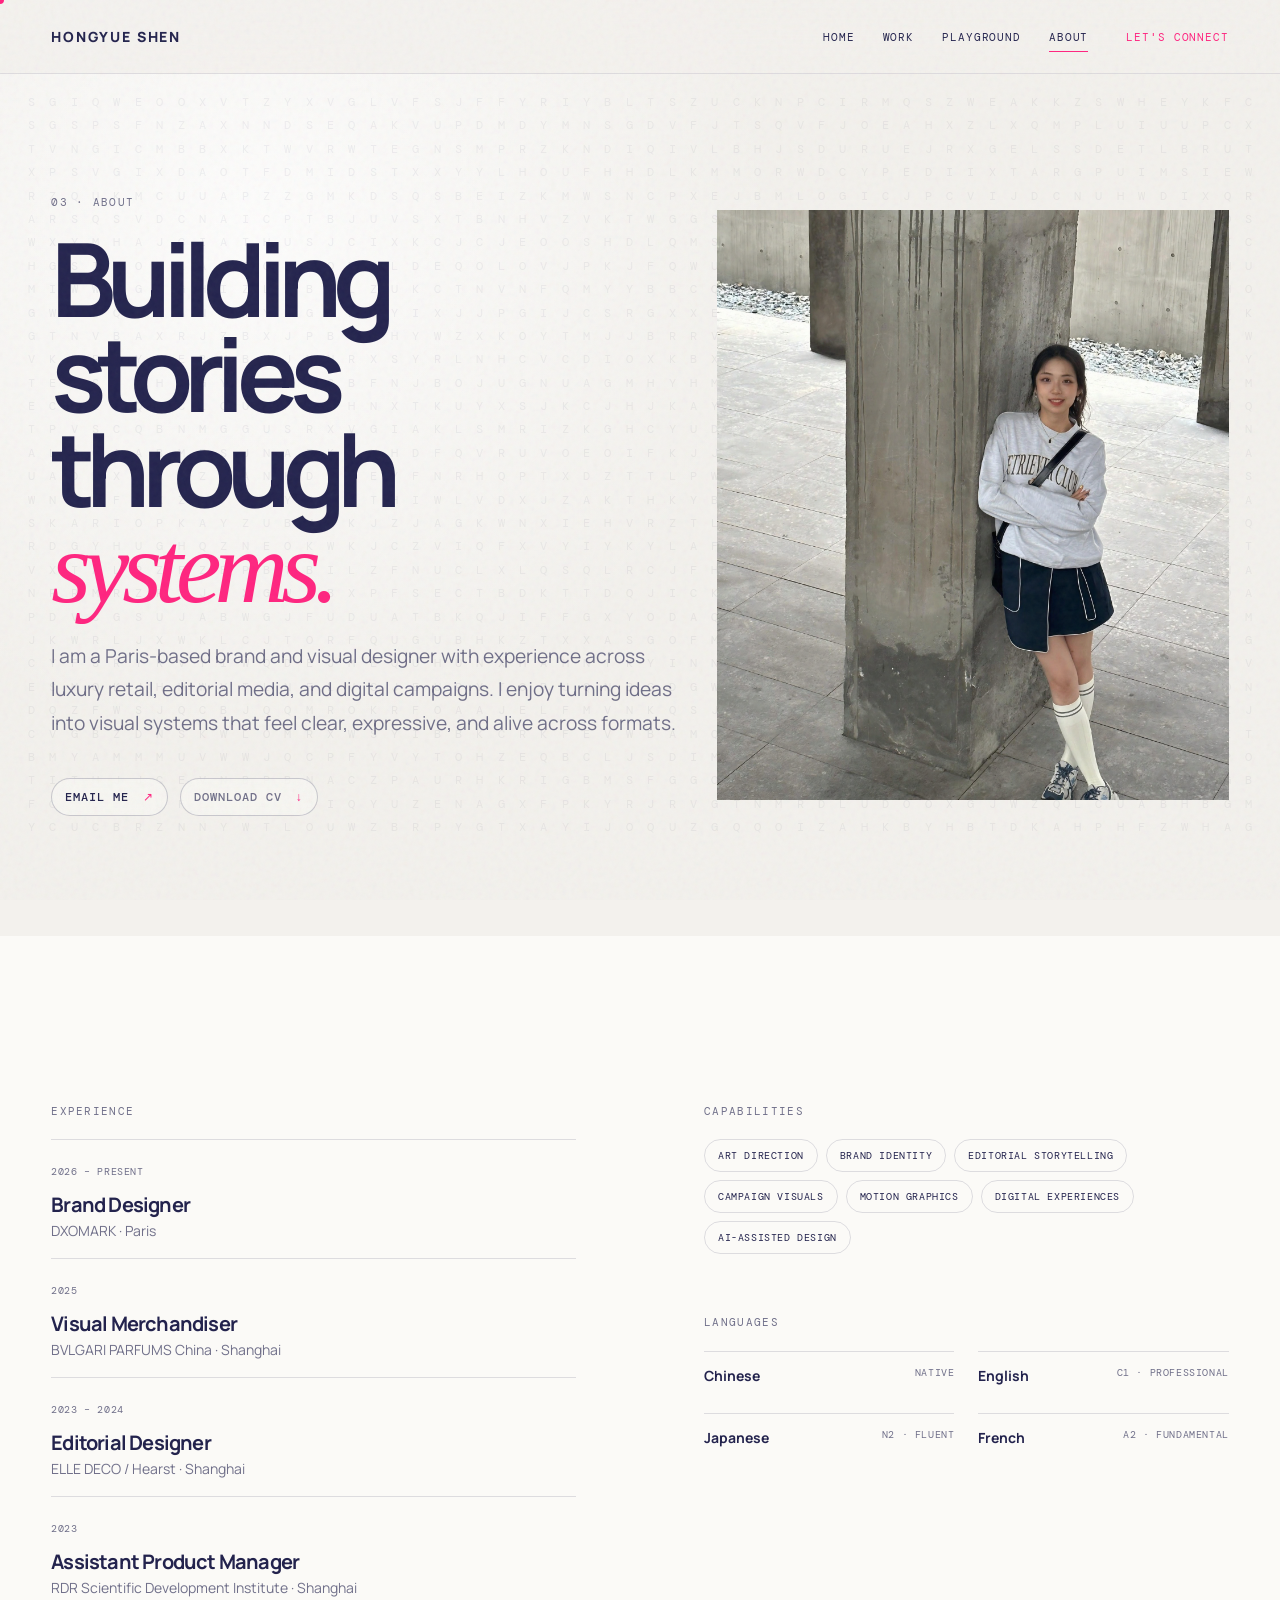
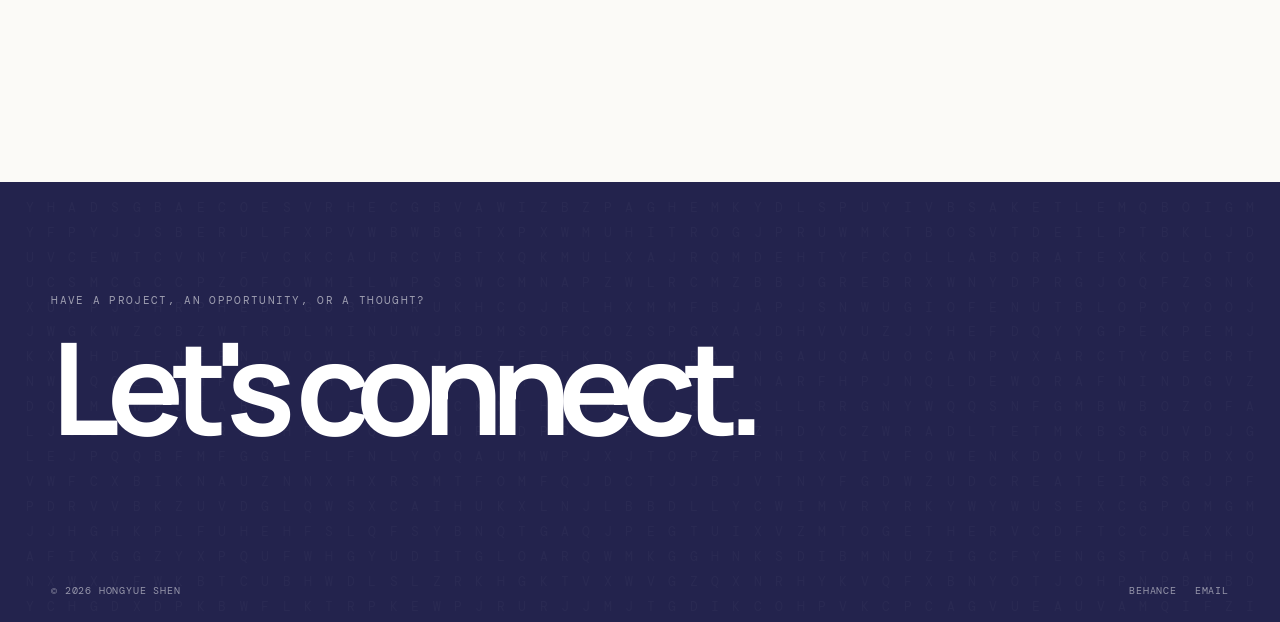
==== commit bc8b8510: "Add files via upload" ====
--- a/about.html
+++ b/about.html
@@ -20,11 +20,11 @@
       </nav>
     </header>
     <main>
-      <section class="about-hero">
+      <section class="about-hero" data-matrix-zone>
         <div class="letter-matrix about-matrix" data-hidden="LOGIC|JOY|WARMTH|STRENGTH|INNER|REAL" data-hidden-layout="0.14,0.7;0.29,0.83;0.45,0.64;0.62,0.75;0.77,0.58;0.88,0.84" data-seed="about" data-interactive="true"></div>
         <div class="about-copy">
           <p class="eyebrow">03 · About</p>
-          <h1>Designing between<br /><em>systems</em> and stories.</h1>
+          <h1>Building stories<br />through <em>systems.</em></h1>
           <p>
             I am a Paris-based brand and visual designer with experience across luxury retail,
             editorial media, and digital campaigns. I enjoy turning ideas into visual systems
@@ -36,7 +36,7 @@
           </div>
         </div>
         <div class="about-portrait">
-          <img src="assets/profile-portrait.png" alt="Portrait of Hongyue Shen" />
+          <img src="assets/people/about-photo.jpg" alt="Portrait of Hongyue Shen" />
         </div>
       </section>
 
--- a/styles.css
+++ b/styles.css
@@ -54,13 +54,15 @@
 h1 em, h2 em { color: var(--pink); font-family: Georgia, serif; font-weight: 400; letter-spacing: -.07em; }
 h2 { margin-bottom: 20px; font-size: clamp(35px,4.4vw,68px); font-weight: 700; letter-spacing: -.075em; line-height: 1; }
 .hero-intro, .page-intro { max-width: 580px; color: var(--ink-soft); font-size: clamp(16px,1.4vw,20px); line-height: 1.65; }
-.hero-actions { display: flex; flex-wrap: wrap; gap: 26px; margin-top: 38px; }
+.hero-actions { display: flex; flex-wrap: wrap; gap: 12px; margin-top: 38px; }
 .text-link { display: inline-block; font-family: var(--mono); font-size: 12px; font-weight: 500; letter-spacing: .08em; text-transform: uppercase; }
+.hero-actions .text-link { padding: 10px 13px; border: 1px solid rgba(35,35,77,.22); border-radius: 999px; background: rgba(251,250,247,.48); backdrop-filter: blur(10px); }
+.hero-actions .text-link:hover { border-color: rgba(255,36,127,.45); color: var(--pink); }
 .text-link span { color: var(--pink); padding-left: 6px; transition: padding .25s; }
 .text-link:hover span { padding-left: 12px; }
 .text-link-muted { color: var(--ink-soft); }
 .hero-note { position: absolute; bottom: 28px; z-index: 2; color: var(--ink-soft); font-family: var(--mono); font-size: 10px; letter-spacing: .08em; text-transform: uppercase; }
-.hero-note { left: var(--edge); }
+.hero-note { right: var(--edge); }
 
 .letter-matrix { display: grid; grid-template-columns: repeat(var(--matrix-cols), minmax(0,1fr)); align-content: start; gap: .95em .18em; overflow: hidden; font-family: var(--mono); font-size: clamp(11px,1vw,15px); line-height: 1; user-select: none; }
 .matrix-letter { display: block; min-width: 0; color: rgba(35,35,77,.115); text-align: center; transition: color .5s ease, transform .5s ease, opacity .5s ease; }
@@ -70,10 +72,24 @@
 .letter-matrix[data-interactive="true"] .hidden-letter.is-near { color: var(--pink); }
 
 .section { padding: clamp(90px,13vw,180px) var(--edge); }
-.selected-section { background: var(--white); }
+.selected-section,.featured-section { background: var(--white); }
 .section-heading { display: grid; grid-template-columns: 1fr 2fr 1fr; gap: 24px; margin-bottom: 46px; }
 .section-heading h2 { grid-column: 2; }
 .section-heading > p:last-child { grid-column: 3; align-self: end; color: var(--ink-soft); font-size: 15px; line-height: 1.7; }
+.section-heading > p:last-child span { display: block; margin-top: 8px; font-family: var(--mono); font-size: 10px; letter-spacing: .08em; text-align: right; text-transform: uppercase; }
+.featured-section { padding-top: clamp(70px,8vw,110px); padding-bottom: clamp(70px,8vw,110px); }
+.featured-section .section-heading { margin-bottom: 26px; }
+.featured-section .section-heading h2 { font-size: clamp(42px,5vw,78px); }
+.featured-list { display: grid; gap: 12px; }
+.featured-banner { position: relative; display: grid; grid-template-columns: minmax(0,1.05fr) minmax(170px,.45fr) minmax(280px,.95fr); gap: clamp(18px,3vw,54px); min-height: 178px; padding: 24px clamp(24px,3.4vw,48px); overflow: hidden; align-items: center; border: 1px solid rgba(35,35,77,.1); background: var(--paper); transition: border-color .35s, transform .35s, background .35s; }
+.featured-banner:hover { border-color: rgba(255,36,127,.45); background: #f7f4ef; transform: translateY(-2px); }
+.featured-copy { position: relative; z-index: 1; }
+.featured-number,.featured-meta span { color: var(--ink-soft); font-family: var(--mono); font-size: 10px; letter-spacing: .1em; text-transform: uppercase; }
+.featured-copy h3 { margin: 10px 0 8px; font-size: clamp(34px,4vw,62px); letter-spacing: -.08em; line-height: .95; }
+.featured-copy p { max-width: 500px; margin: 0; color: var(--ink-soft); font-size: 14px; line-height: 1.55; }
+.featured-meta { display: grid; gap: 10px; align-self: end; }
+.featured-matrix { height: 130px; font-size: 12px; opacity: .95; }
+.featured-matrix .hidden-letter { color: rgba(35,35,77,.38); }
 .project-list { display: grid; grid-template-columns: repeat(2,minmax(0,1fr)); gap: 14px; }
 .project-card { position: relative; min-height: clamp(320px,28vw,440px); padding: 22px; overflow: hidden; background: var(--paper); }
 .project-card img,.project-card-overlay,.project-card-matrix { position: absolute; inset: 0; width: 100%; height: 100%; }
@@ -98,14 +114,14 @@
 
 .home-about { display: grid; grid-template-columns: minmax(180px,320px) minmax(0,660px); justify-content: center; gap: clamp(44px,9vw,140px); align-items: center; }
 .home-about-image { height: 430px; overflow: hidden; background: transparent; }
-.home-about-image img,.about-portrait img { width: 100%; height: 100%; object-fit: contain; object-position: center bottom; filter: grayscale(1); }
+.home-about-image img { width: 100%; height: 100%; object-fit: contain; object-position: center bottom; }
 .home-about-copy p:not(.eyebrow) { max-width: 590px; color: var(--ink-soft); font-size: 17px; line-height: 1.8; }
 
-.page-hero { position: relative; min-height: 560px; padding: 150px var(--edge) 80px; overflow: hidden; }
+.page-hero { position: relative; min-height: 560px; padding: 150px var(--edge) 80px; overflow: hidden; border-bottom: 1px solid var(--ink-faint); }
 .page-hero h1 { position: relative; z-index: 1; max-width: 1000px; }
 .page-hero .eyebrow,.page-hero .page-intro { position: relative; z-index: 1; }
 .page-matrix { position: absolute; inset: 0; padding: 24px; opacity: .8; font-size: 14px; }
-.work-index-section { padding-top: 0; background: var(--white); }
+.work-index-section,.playground-section { padding-top: 0; background: var(--white); }
 .filter-bar { display: flex; flex-wrap: wrap; gap: 8px; margin-bottom: 30px; padding-top: 30px; border-top: 1px solid var(--ink-faint); }
 .filter-button { padding: 9px 14px; border: 1px solid var(--ink-faint); border-radius: 30px; background: transparent; cursor: pointer; font-family: var(--mono); font-size: 10px; letter-spacing: .08em; text-transform: uppercase; transition: .25s; }
 .filter-button:hover,.filter-button.active { color: white; border-color: var(--ink); background: var(--ink); }
@@ -140,7 +156,8 @@
 .about-hero { position: relative; display: grid; grid-template-columns: 1.1fr .9fr; gap: 40px; min-height: 700px; padding: 120px var(--edge); overflow: hidden; align-items: center; }
 .about-copy,.about-portrait { position: relative; z-index: 1; }
 .about-copy p:not(.eyebrow) { max-width: 670px; color: var(--ink-soft); font-size: clamp(16px,1.5vw,20px); line-height: 1.75; }
-.about-portrait { position: relative; justify-self: center; width: min(420px,100%); height: 590px; overflow: hidden; background: transparent; }
+.about-portrait { position: relative; justify-self: center; width: min(520px,100%); height: 590px; overflow: hidden; background: var(--paper-deep); }
+.about-portrait img { width: 100%; height: 100%; object-fit: cover; object-position: center; }
 .about-matrix { position: absolute; inset: 0; padding: 22px; opacity: .76; font-size: 12px; }
 .about-details { display: grid; grid-template-columns: 1fr 1fr; gap: clamp(50px,10vw,150px); background: var(--white); }
 .timeline > div { padding: 18px 0; border-top: 1px solid var(--ink-faint); }
@@ -153,7 +170,7 @@
 .language-list { display: grid; grid-template-columns: 1fr 1fr; gap: 0 24px; }
 .language-list p { display: flex; justify-content: space-between; gap: 10px; padding: 14px 0; border-top: 1px solid var(--ink-faint); font-size: 14px; }
 
-.project-hero { padding: 46px var(--edge) 42px; }
+.project-hero { padding: 52px var(--edge) 42px; border-bottom: 1px solid var(--ink-faint); }
 .project-hero-top { display: flex; justify-content: space-between; gap: 24px; align-items: center; }
 .project-back { display: inline-block; margin-bottom: 22px; }
 .project-back span { padding-right: 6px; padding-left: 0; }
@@ -164,15 +181,35 @@
 .project-meta p { margin: 0; color: var(--ink-soft); font-family: var(--mono); font-size: 11px; letter-spacing: .06em; line-height: 1.7; text-transform: uppercase; }
 .project-meta b { display: block; color: var(--ink); font-family: var(--sans); font-size: 14px; letter-spacing: 0; text-transform: none; }
 .project-lead-image { width: 100%; max-height: 82vh; object-fit: cover; }
-.project-summary { display: grid; grid-template-columns: 1fr 1fr; gap: clamp(35px,9vw,150px); padding: clamp(80px,12vw,170px) var(--edge); }
+.project-summary { display: grid; grid-template-columns: 1fr 1fr; gap: clamp(35px,9vw,150px); padding: clamp(70px,9vw,130px) var(--edge); background: var(--white); }
 .project-summary h2 { color: var(--pink); font-family: var(--mono); font-size: 11px; letter-spacing: .1em; text-transform: uppercase; }
 .project-summary p { color: var(--ink-soft); font-size: clamp(16px,1.4vw,19px); line-height: 1.8; }
 .project-gallery { padding: 0 var(--edge) 100px; }
 .gallery-grid { display: grid; grid-template-columns: repeat(2,1fr); gap: 14px; }
-.gallery-item { min-height: 360px; padding: 0; overflow: hidden; border: 0; cursor: zoom-in; background: var(--paper-deep); }
+.gallery-item { aspect-ratio: 16 / 10; min-height: 0; padding: 0; overflow: hidden; border: 0; cursor: zoom-in; background: var(--paper-deep); }
 .gallery-item:nth-child(3n+1) { grid-column: span 2; }
 .gallery-item img { width: 100%; height: 100%; object-fit: cover; transition: transform .75s ease; }
 .gallery-item:hover img { transform: scale(1.035); }
+.gallery-video { grid-column: span 2; display: grid; aspect-ratio: auto; min-height: auto; cursor: default; background: transparent; }
+.gallery-video video { display: block; width: 100%; aspect-ratio: 16 / 9; object-fit: contain; background: transparent; }
+.gallery-video p { margin: 10px 0 0; color: var(--ink-soft); font-family: var(--mono); font-size: 10px; letter-spacing: .1em; text-transform: uppercase; }
+
+.play-feature { display: grid; grid-template-columns: minmax(260px,.65fr) minmax(0,1.35fr); gap: clamp(22px,4vw,60px); align-items: stretch; padding: clamp(26px,4vw,54px); border-top: 1px solid var(--ink-faint); background: var(--paper); }
+.play-feature + .play-feature { margin-top: 14px; }
+.play-feature h2 { margin-bottom: 16px; font-size: clamp(36px,4.8vw,70px); }
+.play-feature p:not(.eyebrow) { max-width: 560px; color: var(--ink-soft); font-size: 15px; line-height: 1.75; }
+.zine-frame { min-height: 520px; overflow: hidden; background: var(--white); }
+.zine-frame iframe { width: 100%; height: 100%; min-height: 520px; border: 0; }
+.play-feature-dark { color: white; background: var(--ink); }
+.play-feature-dark p:not(.eyebrow),.play-feature-dark .eyebrow { color: rgba(255,255,255,.62); }
+.play-feature-dark .text-link { color: white; }
+.play-video-frame { display: grid; gap: 10px; align-content: center; }
+.play-video-frame video { display: block; width: 100%; aspect-ratio: 16 / 9; object-fit: contain; border: 1px solid rgba(255,255,255,.18); background: rgba(255,255,255,.04); }
+.play-video-frame small { color: rgba(255,255,255,.58); font-family: var(--mono); font-size: 10px; letter-spacing: .08em; text-transform: uppercase; }
+.video-placeholder { display: grid; min-height: 330px; padding: 28px; align-content: end; border: 1px solid rgba(255,255,255,.18); background: linear-gradient(135deg, rgba(255,255,255,.06), rgba(255,36,127,.16)); }
+.video-placeholder span { max-width: 440px; font-size: clamp(28px,4vw,56px); font-weight: 700; letter-spacing: -.07em; line-height: .98; }
+.video-placeholder small { margin-top: 18px; color: rgba(255,255,255,.58); font-family: var(--mono); font-size: 10px; letter-spacing: .08em; text-transform: uppercase; }
+.compact-play-grid { margin-top: 14px; grid-template-columns: repeat(3,1fr); }
 .project-next { display: flex; justify-content: space-between; gap: 20px; padding: 22px var(--edge); border-top: 1px solid var(--ink-faint); font-family: var(--mono); font-size: 11px; letter-spacing: .1em; text-transform: uppercase; }
 .project-next span { color: var(--pink); }
 
@@ -222,6 +259,10 @@
   .section { padding-top: 90px; padding-bottom: 90px; }
   .section-heading { display: block; }
   .section-heading > p:last-child { margin-top: 22px; }
+  .section-heading > p:last-child span { text-align: left; }
+  .featured-banner { grid-template-columns: 1fr; min-height: 320px; }
+  .featured-meta { display: flex; flex-wrap: wrap; }
+  .featured-matrix { height: 150px; order: -1; }
   .project-card { min-height: 350px; }
   .project-list { grid-template-columns: 1fr; }
   .project-card img { opacity: .23; }
@@ -237,6 +278,9 @@
   .practice-heading { margin-top: 88px; }
   .practice-card img { order: -1; }
   .play-grid { grid-template-columns: 1fr; }
+  .play-feature { grid-template-columns: 1fr; padding: 24px; }
+  .zine-frame,.zine-frame iframe { min-height: 430px; }
+  .compact-play-grid { grid-template-columns: 1fr; }
   .play-wide { grid-column: auto; }
   .play-item { min-height: 270px; }
   .about-hero { padding-top: 95px; }
@@ -246,7 +290,7 @@
   .project-hero { padding-top: 34px; }
   .project-meta { grid-template-columns: 1fr; gap: 13px; }
   .gallery-grid { grid-template-columns: 1fr; }
-  .gallery-item,.gallery-item:nth-child(3n+1) { min-height: 220px; grid-column: auto; }
+  .gallery-item,.gallery-item:nth-child(3n+1),.gallery-video { grid-column: auto; }
   .site-footer { min-height: 340px; padding-top: 78px; }
   .footer-bottom { display: block; }
   .footer-bottom div { margin-top: 12px; }
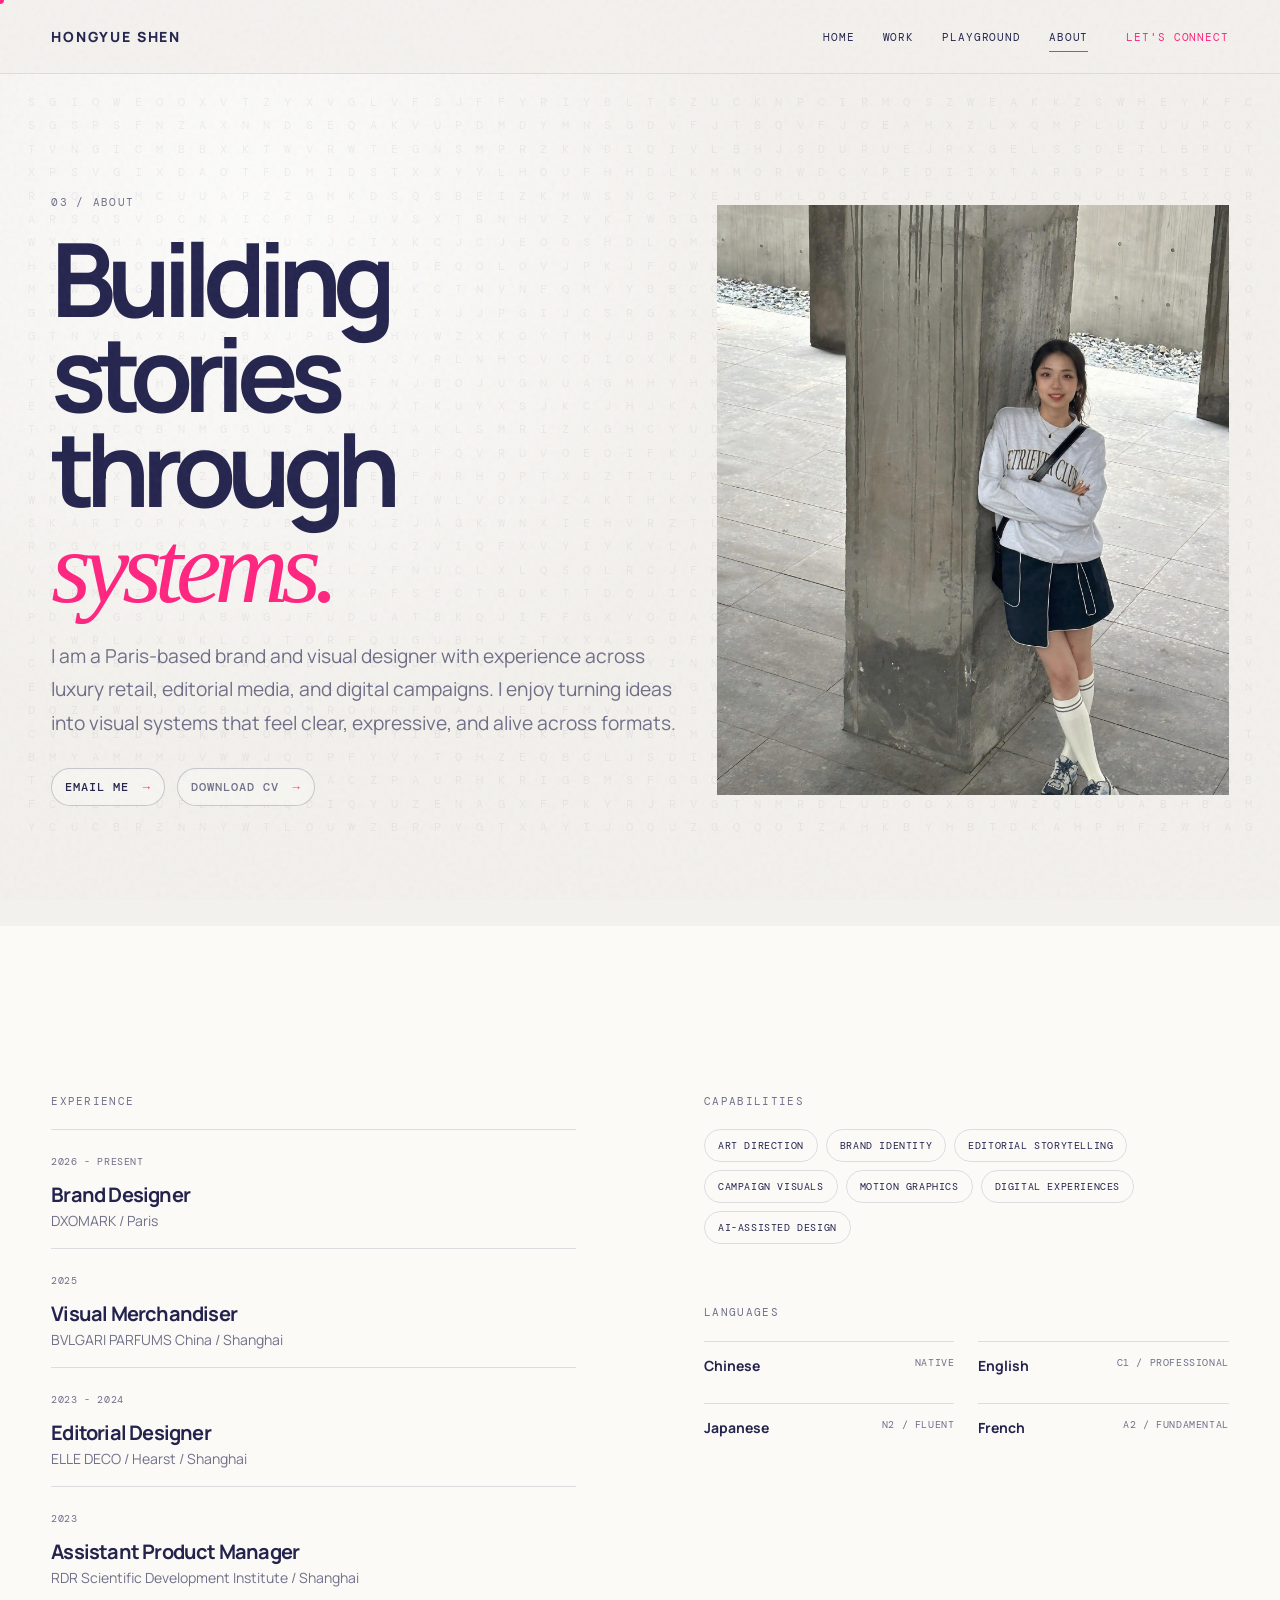
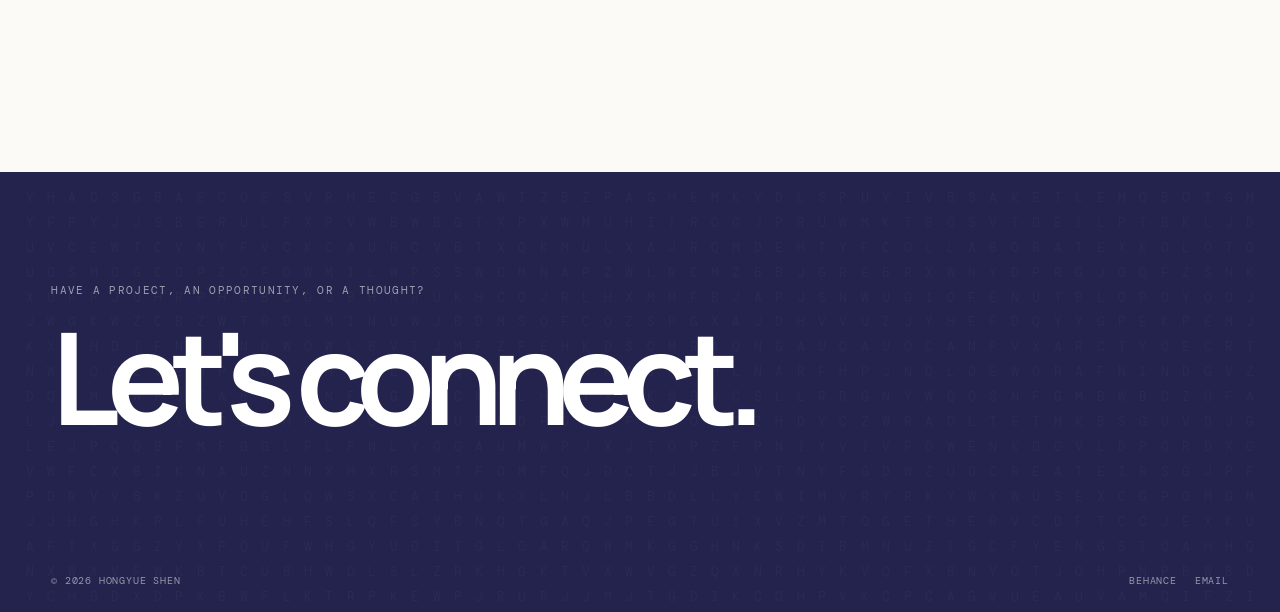
==== commit deac66ff: "update portfolio v9" ====
--- a/about.html
+++ b/about.html
@@ -15,24 +15,28 @@
       <a class="site-logo" href="index.html">HONGYUE SHEN</a>
       <button class="menu-toggle" type="button" aria-expanded="false" aria-label="Open navigation"><span></span><span></span></button>
       <nav class="site-nav" aria-label="Primary navigation">
-        <a href="index.html">Home</a><a href="work.html">Work</a><a href="playground.html">Playground</a><a class="active" href="about.html">About</a>
+        <a href="index.html">Home</a>
+        <a href="work.html">Work</a>
+        <a href="playground.html">Playground</a>
+        <a class="active" href="about.html">About</a>
         <a class="nav-contact" href="mailto:hongyueshn@gmail.com">Let's connect</a>
       </nav>
     </header>
+
     <main>
       <section class="about-hero" data-matrix-zone>
         <div class="letter-matrix about-matrix" data-hidden="LOGIC|JOY|WARMTH|STRENGTH|INNER|REAL" data-hidden-layout="0.14,0.7;0.29,0.83;0.45,0.64;0.62,0.75;0.77,0.58;0.88,0.84" data-seed="about" data-interactive="true"></div>
         <div class="about-copy">
-          <p class="eyebrow">03 · About</p>
+          <p class="eyebrow">03 / About</p>
           <h1>Building stories<br />through <em>systems.</em></h1>
           <p>
             I am a Paris-based brand and visual designer with experience across luxury retail,
             editorial media, and digital campaigns. I enjoy turning ideas into visual systems
             that feel clear, expressive, and alive across formats.
           </p>
-          <div class="hero-actions">
-            <a class="text-link" href="mailto:hongyueshn@gmail.com">Email me <span>↗</span></a>
-            <a class="text-link text-link-muted" href="CV_EN_Hongyue_Shen.pdf" download>Download CV <span>↓</span></a>
+          <div class="hero-actions about-actions">
+            <a class="text-link" href="mailto:hongyueshn@gmail.com">Email me <span>&rarr;</span></a>
+            <a class="text-link text-link-muted" href="CV_EN_Hongyue_Shen.pdf" download>Download CV <span>&rarr;</span></a>
           </div>
         </div>
         <div class="about-portrait">
@@ -44,10 +48,10 @@
         <div class="about-column reveal">
           <p class="eyebrow">Experience</p>
           <div class="timeline">
-            <div><span>2026 – Present</span><h3>Brand Designer</h3><p>DXOMARK · Paris</p></div>
-            <div><span>2025</span><h3>Visual Merchandiser</h3><p>BVLGARI PARFUMS China · Shanghai</p></div>
-            <div><span>2023 – 2024</span><h3>Editorial Designer</h3><p>ELLE DECO / Hearst · Shanghai</p></div>
-            <div><span>2023</span><h3>Assistant Product Manager</h3><p>RDR Scientific Development Institute · Shanghai</p></div>
+            <div><span>2026 - Present</span><h3>Brand Designer</h3><p>DXOMARK / Paris</p></div>
+            <div><span>2025</span><h3>Visual Merchandiser</h3><p>BVLGARI PARFUMS China / Shanghai</p></div>
+            <div><span>2023 - 2024</span><h3>Editorial Designer</h3><p>ELLE DECO / Hearst / Shanghai</p></div>
+            <div><span>2023</span><h3>Assistant Product Manager</h3><p>RDR Scientific Development Institute / Shanghai</p></div>
           </div>
         </div>
         <div class="about-column reveal">
@@ -59,16 +63,18 @@
           </div>
           <p class="eyebrow subheading">Languages</p>
           <div class="language-list">
-            <p><b>Chinese</b><span>Native</span></p><p><b>English</b><span>C1 · Professional</span></p>
-            <p><b>Japanese</b><span>N2 · Fluent</span></p><p><b>French</b><span>A2 · Fundamental</span></p>
+            <p><b>Chinese</b><span>Native</span></p><p><b>English</b><span>C1 / Professional</span></p>
+            <p><b>Japanese</b><span>N2 / Fluent</span></p><p><b>French</b><span>A2 / Fundamental</span></p>
           </div>
         </div>
       </section>
     </main>
+
     <footer class="site-footer" id="connect">
       <div class="footer-matrix letter-matrix" data-hidden="COLLABORATE|CREATE|TOGETHER" data-hidden-layout="0.12,0.86;0.68,0.88;0.82,0.78" data-seed="connect" data-interactive="true"></div>
-      <p class="eyebrow">Have a project, an opportunity, or a thought?</p><a class="footer-title" href="mailto:hongyueshn@gmail.com">Let's connect.</a>
-      <div class="footer-bottom"><span>© <span data-year></span> Hongyue Shen</span><div><a href="https://www.behance.net/HongyueShen" target="_blank" rel="noreferrer">Behance</a><a href="mailto:hongyueshn@gmail.com">Email</a></div></div>
+      <p class="eyebrow">Have a project, an opportunity, or a thought?</p>
+      <a class="footer-title" href="mailto:hongyueshn@gmail.com">Let's connect.</a>
+      <div class="footer-bottom"><span>&copy; <span data-year></span> Hongyue Shen</span><div><a href="https://www.behance.net/HongyueShen" target="_blank" rel="noreferrer">Behance</a><a href="mailto:hongyueshn@gmail.com">Email</a></div></div>
     </footer>
     <script src="script.js"></script>
   </body>
--- a/styles.css
+++ b/styles.css
@@ -47,14 +47,14 @@
 
 .hero { position: relative; min-height: calc(100svh - 74px); padding: 12vh var(--edge) 60px; overflow: hidden; display: flex; align-items: center; }
 .hero-matrix { position: absolute; inset: 0; opacity: .72; }
-.hero-copy { position: relative; z-index: 2; min-width: 0; max-width: 1160px; }
+.hero-copy { position: relative; z-index: 2; min-width: 0; max-width: 1160px; transform: translateY(-4vh); }
 .eyebrow { margin: 0 0 19px; color: var(--ink-soft); font-family: var(--mono); font-size: 11px; letter-spacing: .12em; line-height: 1.6; text-transform: uppercase; }
 h1,h2,h3,p { margin-top: 0; }
 h1 { margin-bottom: 24px; font-size: clamp(58px, 8vw, 128px); font-weight: 700; letter-spacing: -.085em; line-height: .93; }
 h1 em, h2 em { color: var(--pink); font-family: Georgia, serif; font-weight: 400; letter-spacing: -.07em; }
 h2 { margin-bottom: 20px; font-size: clamp(35px,4.4vw,68px); font-weight: 700; letter-spacing: -.075em; line-height: 1; }
 .hero-intro, .page-intro { max-width: 580px; color: var(--ink-soft); font-size: clamp(16px,1.4vw,20px); line-height: 1.65; }
-.hero-actions { display: flex; flex-wrap: wrap; gap: 12px; margin-top: 38px; }
+.hero-actions { position: absolute; bottom: 28px; left: var(--edge); z-index: 2; display: flex; flex-wrap: wrap; gap: 12px; margin-top: 0; }
 .text-link { display: inline-block; font-family: var(--mono); font-size: 12px; font-weight: 500; letter-spacing: .08em; text-transform: uppercase; }
 .hero-actions .text-link { padding: 10px 13px; border: 1px solid rgba(35,35,77,.22); border-radius: 999px; background: rgba(251,250,247,.48); backdrop-filter: blur(10px); }
 .hero-actions .text-link:hover { border-color: rgba(255,36,127,.45); color: var(--pink); }
@@ -65,7 +65,7 @@
 .hero-note { right: var(--edge); }
 
 .letter-matrix { display: grid; grid-template-columns: repeat(var(--matrix-cols), minmax(0,1fr)); align-content: start; gap: .95em .18em; overflow: hidden; font-family: var(--mono); font-size: clamp(11px,1vw,15px); line-height: 1; user-select: none; }
-.matrix-letter { display: block; min-width: 0; color: rgba(35,35,77,.115); text-align: center; transition: color .5s ease, transform .5s ease, opacity .5s ease; }
+.matrix-letter { display: block; min-width: 0; color: rgba(35,35,77,.115); text-align: center; transition: color .16s ease, transform .16s ease, opacity .16s ease; }
 .matrix-letter.hidden-letter { color: rgba(35,35,77,.4); }
 .letter-matrix[data-interactive="true"] .matrix-letter { color: rgba(35,35,77,.08); }
 .letter-matrix[data-interactive="true"] .matrix-letter.is-near { color: rgba(35,35,77,.55); transform: translateY(-2px); }
@@ -77,19 +77,27 @@
 .section-heading h2 { grid-column: 2; }
 .section-heading > p:last-child { grid-column: 3; align-self: end; color: var(--ink-soft); font-size: 15px; line-height: 1.7; }
 .section-heading > p:last-child span { display: block; margin-top: 8px; font-family: var(--mono); font-size: 10px; letter-spacing: .08em; text-align: right; text-transform: uppercase; }
-.featured-section { padding-top: clamp(70px,8vw,110px); padding-bottom: clamp(70px,8vw,110px); }
+.featured-section { padding: clamp(70px,8vw,110px) clamp(18px,2.6vw,44px); }
 .featured-section .section-heading { margin-bottom: 26px; }
 .featured-section .section-heading h2 { font-size: clamp(42px,5vw,78px); }
 .featured-list { display: grid; gap: 12px; }
-.featured-banner { position: relative; display: grid; grid-template-columns: minmax(0,1.05fr) minmax(170px,.45fr) minmax(280px,.95fr); gap: clamp(18px,3vw,54px); min-height: 178px; padding: 24px clamp(24px,3.4vw,48px); overflow: hidden; align-items: center; border: 1px solid rgba(35,35,77,.1); background: var(--paper); transition: border-color .35s, transform .35s, background .35s; }
+.featured-banner { position: relative; display: grid; grid-template-columns: minmax(0,1fr) minmax(330px,.9fr); gap: clamp(20px,4vw,70px); min-height: 178px; padding: 24px clamp(24px,3.4vw,48px); overflow: hidden; align-items: center; border: 1px solid rgba(35,35,77,.1); background: var(--paper); transition: border-color .18s ease, transform .18s ease, background .18s ease, color .18s ease; }
+.featured-banner::after { position: absolute; inset: 0; z-index: 2; content: ""; opacity: 0; background: linear-gradient(90deg, rgba(18,18,45,.74), rgba(18,18,45,.26)); transition: opacity .2s ease; pointer-events: none; }
 .featured-banner:hover { border-color: rgba(255,36,127,.45); background: #f7f4ef; transform: translateY(-2px); }
-.featured-copy { position: relative; z-index: 1; }
+.featured-banner:hover::after { opacity: 1; }
+.featured-copy { position: relative; z-index: 3; }
 .featured-number,.featured-meta span { color: var(--ink-soft); font-family: var(--mono); font-size: 10px; letter-spacing: .1em; text-transform: uppercase; }
 .featured-copy h3 { margin: 10px 0 8px; font-size: clamp(34px,4vw,62px); letter-spacing: -.08em; line-height: .95; }
 .featured-copy p { max-width: 500px; margin: 0; color: var(--ink-soft); font-size: 14px; line-height: 1.55; }
 .featured-meta { display: grid; gap: 10px; align-self: end; }
-.featured-matrix { height: 130px; font-size: 12px; opacity: .95; }
-.featured-matrix .hidden-letter { color: rgba(35,35,77,.38); }
+.featured-matrix { grid-column: 2; height: 132px; font-size: 12px; opacity: .95; }
+.featured-matrix .hidden-letter { color: var(--pink); }
+.featured-thumb { position: absolute; inset: 0; z-index: 1; width: 100%; height: 100%; object-fit: cover; opacity: 0; filter: saturate(.98); transform: scale(1.03); transition: opacity .2s ease, transform .28s ease; pointer-events: none; }
+.featured-banner:hover .featured-thumb { opacity: 1; transform: scale(1); }
+.featured-banner:hover .featured-matrix { opacity: 0; }
+.featured-banner:hover .featured-copy,
+.featured-banner:hover .featured-copy p,
+.featured-banner:hover .featured-number { color: white; }
 .project-list { display: grid; grid-template-columns: repeat(2,minmax(0,1fr)); gap: 14px; }
 .project-card { position: relative; min-height: clamp(320px,28vw,440px); padding: 22px; overflow: hidden; background: var(--paper); }
 .project-card img,.project-card-overlay,.project-card-matrix { position: absolute; inset: 0; width: 100%; height: 100%; }
@@ -118,6 +126,8 @@
 .home-about-copy p:not(.eyebrow) { max-width: 590px; color: var(--ink-soft); font-size: 17px; line-height: 1.8; }
 
 .page-hero { position: relative; min-height: 560px; padding: 150px var(--edge) 80px; overflow: hidden; border-bottom: 1px solid var(--ink-faint); }
+.compact-page-hero { min-height: 440px; padding-top: 118px; padding-bottom: 62px; }
+.compact-page-hero h1 { max-width: 1320px; white-space: nowrap; font-size: clamp(54px,7vw,116px); }
 .page-hero h1 { position: relative; z-index: 1; max-width: 1000px; }
 .page-hero .eyebrow,.page-hero .page-intro { position: relative; z-index: 1; }
 .page-matrix { position: absolute; inset: 0; padding: 24px; opacity: .8; font-size: 14px; }
@@ -128,8 +138,8 @@
 .work-grid { display: grid; grid-template-columns: 1fr 1fr; gap: clamp(16px,2.2vw,34px); }
 .work-tile { transition: opacity .35s,transform .35s; }
 .work-tile.is-hidden { display: none; }
-.work-tile-image { aspect-ratio: 1.5; margin-bottom: 18px; overflow: hidden; background: var(--paper); }
-.work-tile img { width: 100%; height: 100%; object-fit: cover; transition: transform .65s ease; }
+.work-tile-image { aspect-ratio: 16 / 9; margin-bottom: 18px; overflow: hidden; background: var(--paper); }
+.work-tile img { width: 100%; height: 100%; object-fit: contain; transition: transform .65s ease; }
 .work-tile:hover img { transform: scale(1.045); }
 .work-tile span,.practice-number { color: var(--ink-soft); font-family: var(--mono); font-size: 10px; letter-spacing: .1em; text-transform: uppercase; }
 .work-tile h2 { margin: 8px 0 4px; font-size: clamp(27px,3vw,42px); }
@@ -152,10 +162,23 @@
 .play-placeholder .placeholder-mark { position: static; color: var(--pink); font-size: 60px; font-weight: 200; text-shadow: none; transition: transform .35s; }
 .play-placeholder:hover .placeholder-mark { transform: rotate(45deg); }
 .play-placeholder > span:last-child { color: var(--ink-soft); text-shadow: none; }
+.play-masonry { display: grid; grid-template-columns: repeat(12,1fr); grid-auto-rows: 62px; gap: 14px; }
+.play-card { position: relative; grid-column: span 4; grid-row: span 7; min-height: 0; padding: 0; overflow: hidden; border: 0; cursor: pointer; background: var(--paper-deep); text-align: left; }
+.play-card-large { grid-column: span 7; grid-row: span 8; }
+.play-card-tall { grid-column: span 5; grid-row: span 10; }
+.play-card-wide { grid-column: span 12; grid-row: span 7; }
+.play-card-coffee { grid-column: span 7; grid-row: span 7; }
+.play-card img,.play-card video { width: 100%; height: 100%; object-fit: cover; filter: saturate(.86) contrast(.96); transition: transform .45s ease, filter .25s ease; }
+.play-card-contain img,.play-card-contain video { object-fit: contain; background: var(--paper); }
+.play-card::after { position: absolute; inset: 0; content: ""; background: linear-gradient(180deg,rgba(20,20,50,0),rgba(20,20,50,.62)); opacity: .65; transition: opacity .25s ease; }
+.play-card span { position: absolute; right: 18px; bottom: 18px; left: 18px; z-index: 1; color: white; font-size: clamp(24px,3.4vw,52px); font-weight: 700; letter-spacing: -.075em; line-height: .96; }
+.play-card:hover img,.play-card:hover video { transform: scale(1.045); filter: saturate(1.08) contrast(1); }
+.play-card:hover::after { opacity: .86; }
 
 .about-hero { position: relative; display: grid; grid-template-columns: 1.1fr .9fr; gap: 40px; min-height: 700px; padding: 120px var(--edge); overflow: hidden; align-items: center; }
 .about-copy,.about-portrait { position: relative; z-index: 1; }
 .about-copy p:not(.eyebrow) { max-width: 670px; color: var(--ink-soft); font-size: clamp(16px,1.5vw,20px); line-height: 1.75; }
+.about-actions { position: static; margin-top: 28px; }
 .about-portrait { position: relative; justify-self: center; width: min(520px,100%); height: 590px; overflow: hidden; background: var(--paper-deep); }
 .about-portrait img { width: 100%; height: 100%; object-fit: cover; object-position: center; }
 .about-matrix { position: absolute; inset: 0; padding: 22px; opacity: .76; font-size: 12px; }
@@ -185,12 +208,13 @@
 .project-summary h2 { color: var(--pink); font-family: var(--mono); font-size: 11px; letter-spacing: .1em; text-transform: uppercase; }
 .project-summary p { color: var(--ink-soft); font-size: clamp(16px,1.4vw,19px); line-height: 1.8; }
 .project-gallery { padding: 0 var(--edge) 100px; }
-.gallery-grid { display: grid; grid-template-columns: repeat(2,1fr); gap: 14px; }
-.gallery-item { aspect-ratio: 16 / 10; min-height: 0; padding: 0; overflow: hidden; border: 0; cursor: zoom-in; background: var(--paper-deep); }
-.gallery-item:nth-child(3n+1) { grid-column: span 2; }
+.gallery-grid { display: grid; grid-template-columns: repeat(6,1fr); gap: 14px; }
+.gallery-item { grid-column: span 3; aspect-ratio: 16 / 10; min-height: 0; padding: 0; overflow: hidden; border: 0; cursor: zoom-in; background: var(--paper-deep); }
+.gallery-item-wide { grid-column: span 6; }
+.gallery-item-third { grid-column: span 2; }
 .gallery-item img { width: 100%; height: 100%; object-fit: cover; transition: transform .75s ease; }
 .gallery-item:hover img { transform: scale(1.035); }
-.gallery-video { grid-column: span 2; display: grid; aspect-ratio: auto; min-height: auto; cursor: default; background: transparent; }
+.gallery-video { display: grid; aspect-ratio: auto; min-height: auto; cursor: default; background: transparent; }
 .gallery-video video { display: block; width: 100%; aspect-ratio: 16 / 9; object-fit: contain; background: transparent; }
 .gallery-video p { margin: 10px 0 0; color: var(--ink-soft); font-family: var(--mono); font-size: 10px; letter-spacing: .1em; text-transform: uppercase; }
 
@@ -218,6 +242,35 @@
 .lightbox img { max-width: min(1500px,92vw); max-height: 82vh; object-fit: contain; }
 .lightbox p { position: absolute; bottom: 13px; color: rgba(255,255,255,.7); font-family: var(--mono); font-size: 10px; letter-spacing: .1em; text-transform: uppercase; }
 .lightbox-close { position: absolute; top: 20px; right: 25px; color: white; border: 0; cursor: pointer; background: transparent; font-size: 35px; line-height: 1; }
+.play-modal { position: fixed; inset: 0; z-index: 60; display: grid; place-items: center; padding: 26px; visibility: hidden; opacity: 0; background: rgba(18,18,36,.86); transition: opacity .25s ease, visibility .25s ease; }
+.play-modal.open { visibility: visible; opacity: 1; }
+.play-modal-dialog { position: relative; width: min(1440px,96vw); max-height: 92vh; overflow: auto; background: var(--paper); color: var(--ink); box-shadow: 0 28px 100px rgba(0,0,0,.32); }
+.play-modal-close { position: absolute; top: 18px; right: 20px; z-index: 3; width: 40px; height: 40px; border: 1px solid rgba(35,35,77,.14); border-radius: 50%; cursor: pointer; background: rgba(251,250,247,.72); color: var(--ink); font-size: 26px; line-height: 1; }
+.play-panel { display: none; grid-template-columns: minmax(260px,.55fr) minmax(0,1.45fr); gap: clamp(22px,4vw,58px); padding: clamp(28px,4vw,62px); }
+.play-panel.active { display: grid; }
+.play-panel-wide { grid-template-columns: minmax(260px,.42fr) minmax(0,1.58fr); }
+.play-panel-copy h2 { margin-bottom: 18px; font-size: clamp(40px,5.5vw,82px); }
+.play-panel-copy p:not(.eyebrow) { max-width: 520px; color: var(--ink-soft); font-size: 15px; line-height: 1.75; }
+.play-hint { margin-top: 20px; font-family: var(--mono); font-size: 11px !important; letter-spacing: .06em; text-transform: uppercase; }
+.play-panel-media { min-height: 520px; overflow: hidden; background: var(--white); }
+.play-panel-media video,.play-panel-media iframe { display: block; width: 100%; height: 100%; min-height: 520px; border: 0; object-fit: contain; }
+.living-video-frame { height: min(62vh, 620px); min-height: 420px; background: #15152d; }
+.living-video-frame video { height: 100%; min-height: 0; object-fit: contain; }
+.panorama-frame { position: relative; background: #0d0d1c; }
+.panorama-frame > video { display: block; width: 100%; height: 620px; min-height: 420px; object-fit: contain; background: #0d0d1c; }
+.panorama-frame a-scene { display: none; width: 100%; height: 620px; min-height: 520px; }
+.coffee-frame { background: var(--paper-deep); }
+.coffee-stage { width: 100%; height: 100%; min-height: 520px; overflow-x: auto; overflow-y: hidden; scroll-snap-type: x proximity; scrollbar-color: var(--pink) rgba(35,35,77,.12); }
+.coffee-stage::-webkit-scrollbar { height: 10px; }
+.coffee-stage::-webkit-scrollbar-track { background: rgba(35,35,77,.1); }
+.coffee-stage::-webkit-scrollbar-thumb { background: var(--pink); }
+.coffee-board { position: relative; width: max(2200px, 190vw); min-height: 520px; }
+.coffee-board > img { width: 100%; height: 100%; min-height: 520px; object-fit: cover; object-position: left center; opacity: .34; }
+.coffee-svg-strip { position: absolute; inset: 0; display: grid; grid-template-columns: repeat(4, minmax(340px,1fr)); gap: 28px; padding: 28px; align-items: center; pointer-events: none; }
+.coffee-svg-layer { width: 100%; height: 88%; object-fit: contain; opacity: .16; filter: drop-shadow(0 20px 42px rgba(35,35,77,.14)); transform: translateY(18px) scale(.96); transition: opacity .32s ease, transform .32s ease; }
+.coffee-svg-layer.active { opacity: 1; transform: translateY(0) scale(1); }
+.coffee-module { position: absolute; left: var(--x); top: var(--y); z-index: 2; max-width: 210px; padding: 10px 12px; border: 1px solid rgba(35,35,77,.16); border-radius: 999px; background: rgba(251,250,247,.78); color: var(--ink); box-shadow: 0 14px 40px rgba(35,35,77,.12); font-family: var(--mono); font-size: 10px; letter-spacing: .07em; text-transform: uppercase; opacity: .16; transform: translateY(10px) scale(.96); transition: opacity .25s ease, transform .25s ease, border-color .25s ease; backdrop-filter: blur(10px); }
+.coffee-module.active { opacity: 1; transform: translateY(0) scale(1); border-color: rgba(255,36,127,.4); color: var(--pink); }
 
 .site-footer { position: relative; min-height: 440px; padding: 110px var(--edge) 26px; overflow: hidden; background: var(--ink); color: white; }
 .footer-matrix { position: absolute; inset: 0; padding: 20px; opacity: .38; }
@@ -252,8 +305,10 @@
   .site-nav.open { visibility: visible; opacity: 1; transform: translateY(0); }
   .nav-contact { margin-left: 0; }
   .hero { min-height: 730px; padding-top: 80px; align-items: center; }
-  .hero-copy { width: 100%; max-width: 100%; overflow: hidden; }
+  .hero-copy { width: 100%; max-width: 100%; overflow: hidden; transform: translateY(-3vh); }
   .hero-intro { max-width: 335px; }
+  .hero-actions { right: var(--edge); bottom: 54px; }
+  .hero-note { bottom: 22px; left: var(--edge); right: auto; }
   h1 { font-size: clamp(56px,17vw,92px); }
   .hero-matrix { opacity: .56; }
   .section { padding-top: 90px; padding-bottom: 90px; }
@@ -262,7 +317,9 @@
   .section-heading > p:last-child span { text-align: left; }
   .featured-banner { grid-template-columns: 1fr; min-height: 320px; }
   .featured-meta { display: flex; flex-wrap: wrap; }
-  .featured-matrix { height: 150px; order: -1; }
+  .featured-matrix { grid-column: auto; height: 150px; order: -1; }
+  .featured-thumb { inset: 0; width: 100%; height: 100%; opacity: .12; }
+  .featured-banner:hover .featured-thumb { opacity: .35; }
   .project-card { min-height: 350px; }
   .project-list { grid-template-columns: 1fr; }
   .project-card img { opacity: .23; }
@@ -272,25 +329,36 @@
   .home-about { display: block; }
   .home-about-image { height: 310px; margin-bottom: 38px; }
   .page-hero { min-height: 470px; padding-top: 120px; }
+  .compact-page-hero { min-height: 390px; }
+  .compact-page-hero h1 { white-space: normal; }
   .page-matrix { inset: 0; padding: 16px; }
   .work-grid,.about-details,.about-hero,.project-summary,.practice-card { grid-template-columns: 1fr; }
   .work-grid { gap: 32px; }
   .practice-heading { margin-top: 88px; }
   .practice-card img { order: -1; }
   .play-grid { grid-template-columns: 1fr; }
+  .play-masonry { display: block; }
+  .play-card { display: block; min-height: 320px; margin-bottom: 14px; }
+  .play-card-large,.play-card-tall,.play-card-wide,.play-card-coffee { min-height: 320px; }
+  .play-panel,.play-panel-wide { grid-template-columns: 1fr; padding: 24px; }
+  .play-panel-media,.play-panel-media video,.play-panel-media iframe,.panorama-frame a-scene { min-height: 380px; height: 380px; }
+  .coffee-stage,.coffee-board,.coffee-board img { min-height: 380px; }
+  .coffee-board { width: 1180px; }
+  .coffee-module { font-size: 9px; }
   .play-feature { grid-template-columns: 1fr; padding: 24px; }
   .zine-frame,.zine-frame iframe { min-height: 430px; }
   .compact-play-grid { grid-template-columns: 1fr; }
   .play-wide { grid-column: auto; }
   .play-item { min-height: 270px; }
   .about-hero { padding-top: 95px; }
+  .about-actions { right: auto; bottom: auto; left: auto; }
   .about-matrix { padding: 14px; opacity: .62; }
   .about-portrait { width: 100%; height: 460px; }
   .language-list { grid-template-columns: 1fr; }
   .project-hero { padding-top: 34px; }
   .project-meta { grid-template-columns: 1fr; gap: 13px; }
   .gallery-grid { grid-template-columns: 1fr; }
-  .gallery-item,.gallery-item:nth-child(3n+1),.gallery-video { grid-column: auto; }
+  .gallery-item,.gallery-item-wide,.gallery-item-third,.gallery-video { grid-column: auto; }
   .site-footer { min-height: 340px; padding-top: 78px; }
   .footer-bottom { display: block; }
   .footer-bottom div { margin-top: 12px; }
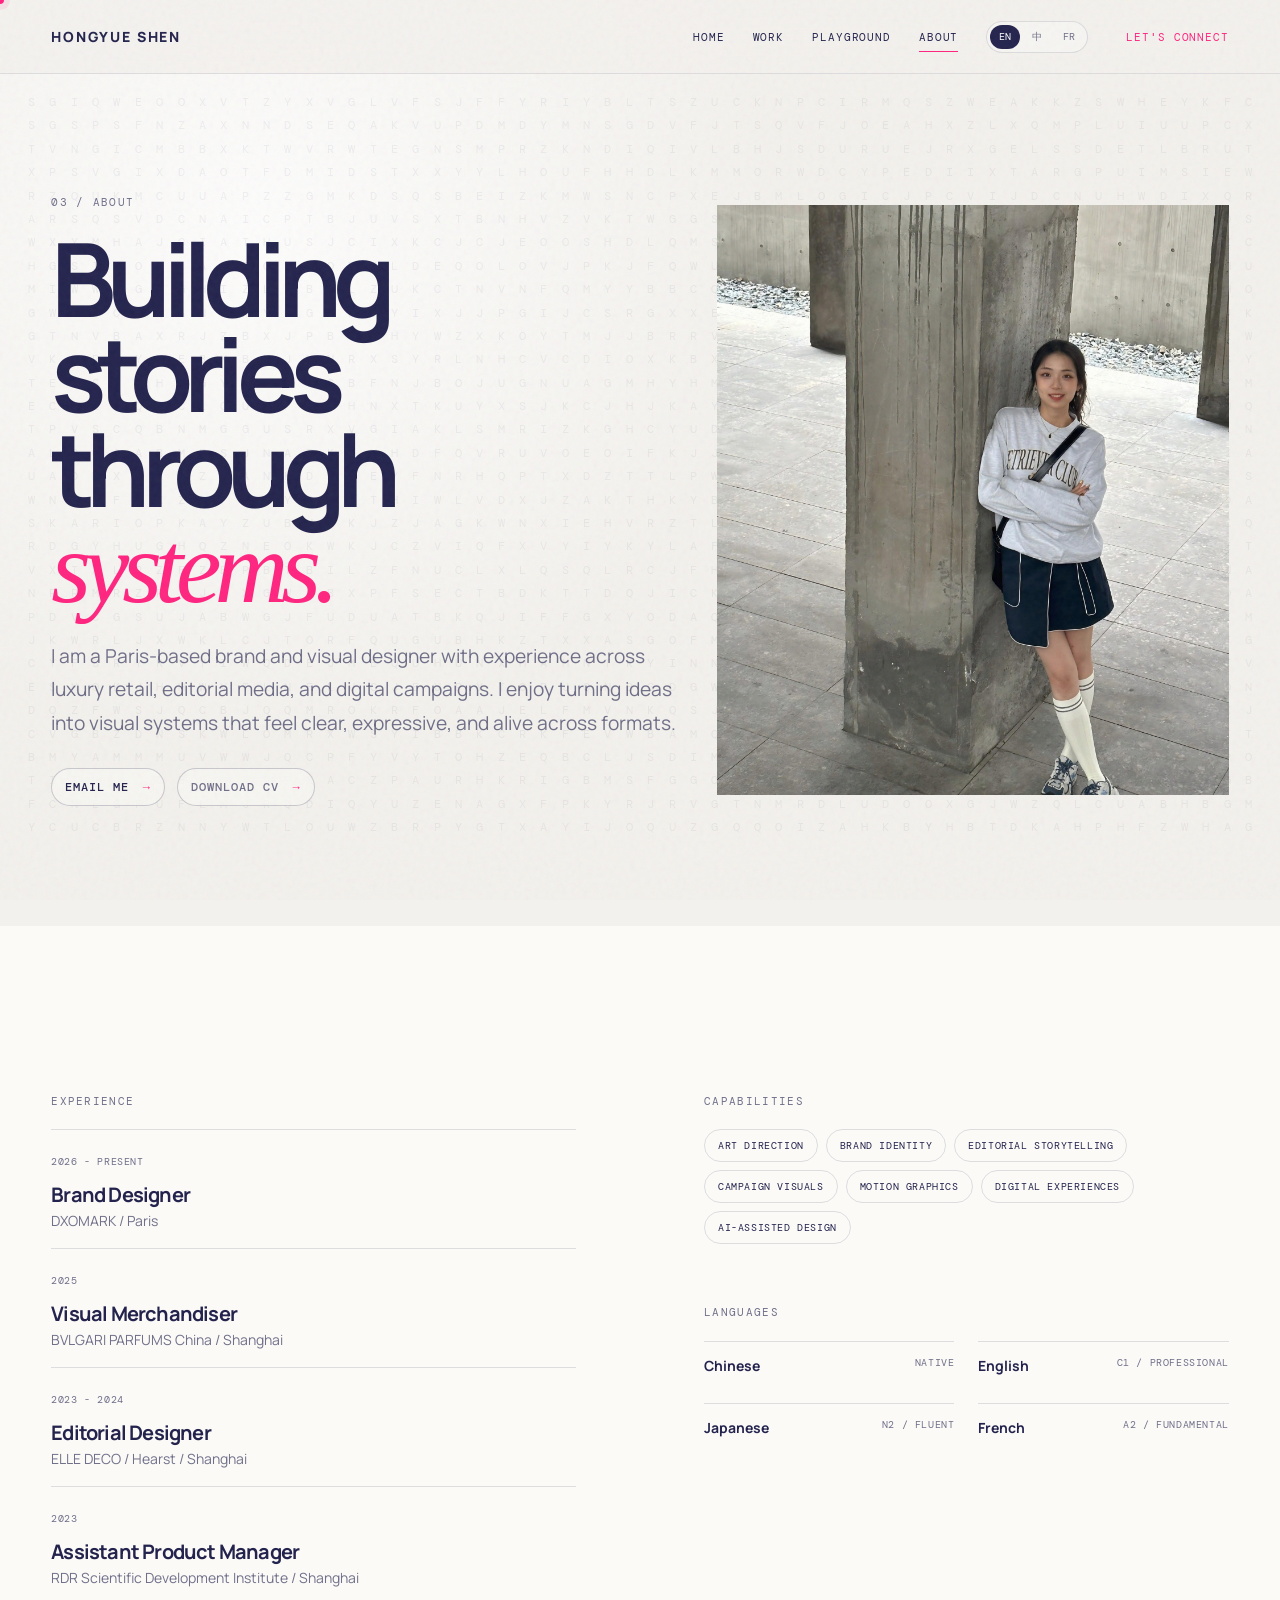
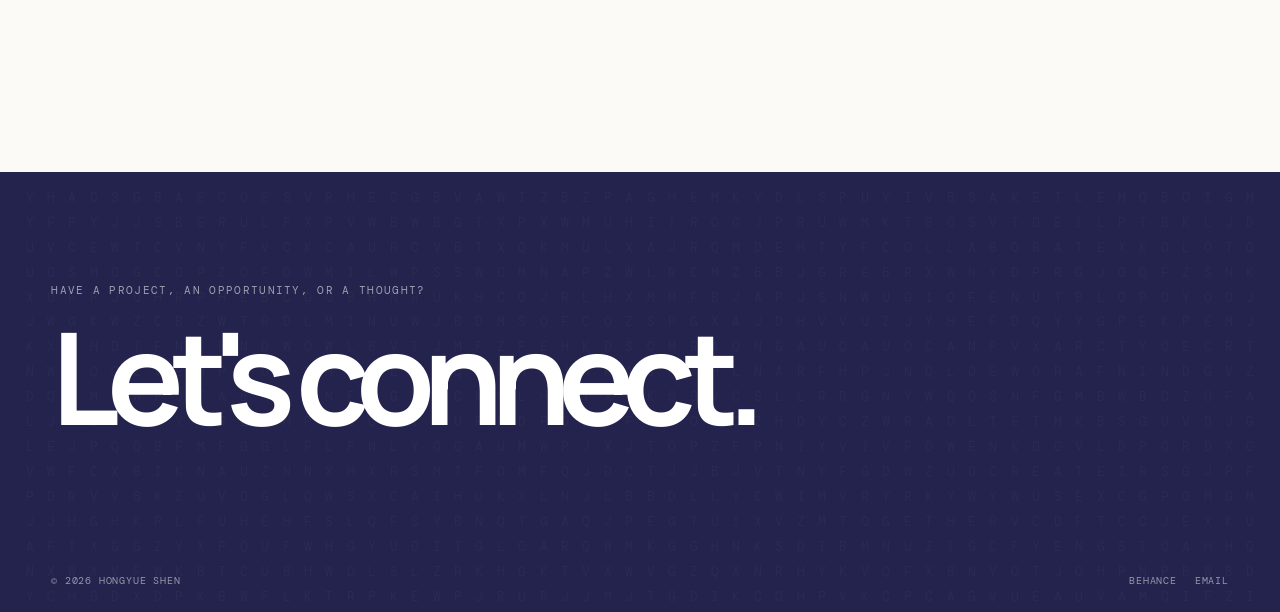
==== commit c0c462f4: "v18" ====
--- a/about.html
+++ b/about.html
@@ -27,16 +27,16 @@
       <section class="about-hero" data-matrix-zone>
         <div class="letter-matrix about-matrix" data-hidden="LOGIC|JOY|WARMTH|STRENGTH|INNER|REAL" data-hidden-layout="0.14,0.7;0.29,0.83;0.45,0.64;0.62,0.75;0.77,0.58;0.88,0.84" data-seed="about" data-interactive="true"></div>
         <div class="about-copy">
-          <p class="eyebrow">03 / About</p>
-          <h1>Building stories<br />through <em>systems.</em></h1>
-          <p>
+          <p class="eyebrow" data-i18n="about.hero.eyebrow">03 / About</p>
+          <h1 data-i18n="about.hero.title">Building stories<br />through <em>systems.</em></h1>
+          <p data-i18n="about.hero.body">
             I am a Paris-based brand and visual designer with experience across luxury retail,
             editorial media, and digital campaigns. I enjoy turning ideas into visual systems
             that feel clear, expressive, and alive across formats.
           </p>
           <div class="hero-actions about-actions">
-            <a class="text-link" href="mailto:hongyueshn@gmail.com">Email me <span>&rarr;</span></a>
-            <a class="text-link text-link-muted" href="CV_EN_Hongyue_Shen.pdf" download>Download CV <span>&rarr;</span></a>
+            <a class="text-link" href="mailto:hongyueshn@gmail.com" data-i18n="about.hero.email">Email me <span>&rarr;</span></a>
+            <a class="text-link text-link-muted" href="CV_EN_Hongyue_Shen.pdf" download data-i18n="about.hero.cv">Download CV <span>&rarr;</span></a>
           </div>
         </div>
         <div class="about-portrait">
@@ -46,25 +46,25 @@
 
       <section class="section about-details">
         <div class="about-column reveal">
-          <p class="eyebrow">Experience</p>
+          <p class="eyebrow" data-i18n="about.experience.eyebrow">Experience</p>
           <div class="timeline">
-            <div><span>2026 - Present</span><h3>Brand Designer</h3><p>DXOMARK / Paris</p></div>
-            <div><span>2025</span><h3>Visual Merchandiser</h3><p>BVLGARI PARFUMS China / Shanghai</p></div>
-            <div><span>2023 - 2024</span><h3>Editorial Designer</h3><p>ELLE DECO / Hearst / Shanghai</p></div>
-            <div><span>2023</span><h3>Assistant Product Manager</h3><p>RDR Scientific Development Institute / Shanghai</p></div>
+            <div><span data-i18n="about.experience.now">2026 - Present</span><h3 data-i18n="about.experience.role1">Brand Designer</h3><p>DXOMARK / Paris</p></div>
+            <div><span>2025</span><h3 data-i18n="about.experience.role2">Visual Merchandiser</h3><p>BVLGARI PARFUMS China / Shanghai</p></div>
+            <div><span>2023 - 2024</span><h3 data-i18n="about.experience.role3">Editorial Designer</h3><p>ELLE DECO / Hearst / Shanghai</p></div>
+            <div><span>2023</span><h3 data-i18n="about.experience.role4">Assistant Product Manager</h3><p>RDR Scientific Development Institute / Shanghai</p></div>
           </div>
         </div>
         <div class="about-column reveal">
-          <p class="eyebrow">Capabilities</p>
+          <p class="eyebrow" data-i18n="about.capabilities.eyebrow">Capabilities</p>
           <div class="tag-list">
-            <span>Art Direction</span><span>Brand Identity</span><span>Editorial Storytelling</span>
-            <span>Campaign Visuals</span><span>Motion Graphics</span><span>Digital Experiences</span>
-            <span>AI-assisted Design</span>
+            <span data-i18n="about.capabilities.art">Art Direction</span><span data-i18n="about.capabilities.brand">Brand Identity</span><span data-i18n="about.capabilities.editorial">Editorial Storytelling</span>
+            <span data-i18n="about.capabilities.campaign">Campaign Visuals</span><span data-i18n="about.capabilities.motion">Motion Graphics</span><span data-i18n="about.capabilities.digital">Digital Experiences</span>
+            <span data-i18n="about.capabilities.ai">AI-assisted Design</span>
           </div>
-          <p class="eyebrow subheading">Languages</p>
+          <p class="eyebrow subheading" data-i18n="about.languages.eyebrow">Languages</p>
           <div class="language-list">
-            <p><b>Chinese</b><span>Native</span></p><p><b>English</b><span>C1 / Professional</span></p>
-            <p><b>Japanese</b><span>N2 / Fluent</span></p><p><b>French</b><span>A2 / Fundamental</span></p>
+            <p><b data-i18n="about.languages.chinese">Chinese</b><span data-i18n="about.languages.native">Native</span></p><p><b data-i18n="about.languages.english">English</b><span data-i18n="about.languages.englishLevel">C1 / Professional</span></p>
+            <p><b data-i18n="about.languages.japanese">Japanese</b><span data-i18n="about.languages.japaneseLevel">N2 / Fluent</span></p><p><b data-i18n="about.languages.french">French</b><span data-i18n="about.languages.frenchLevel">A2 / Fundamental</span></p>
           </div>
         </div>
       </section>
@@ -72,10 +72,11 @@
 
     <footer class="site-footer" id="connect">
       <div class="footer-matrix letter-matrix" data-hidden="COLLABORATE|CREATE|TOGETHER" data-hidden-layout="0.12,0.86;0.68,0.88;0.82,0.78" data-seed="connect" data-interactive="true"></div>
-      <p class="eyebrow">Have a project, an opportunity, or a thought?</p>
-      <a class="footer-title" href="mailto:hongyueshn@gmail.com">Let's connect.</a>
+      <p class="eyebrow" data-i18n="footer.eyebrow">Have a project, an opportunity, or a thought?</p>
+      <a class="footer-title" href="mailto:hongyueshn@gmail.com" data-i18n="footer.title">Let's connect.</a>
       <div class="footer-bottom"><span>&copy; <span data-year></span> Hongyue Shen</span><div><a href="https://www.behance.net/HongyueShen" target="_blank" rel="noreferrer">Behance</a><a href="mailto:hongyueshn@gmail.com">Email</a></div></div>
     </footer>
     <script src="script.js"></script>
+    <script src="i18n.js"></script>
   </body>
 </html>
--- a/styles.css
+++ b/styles.css
@@ -41,8 +41,11 @@
 .site-nav a::after { position: absolute; right: 0; bottom: 2px; left: 0; height: 1px; content: ""; background: var(--pink); transform: scaleX(0); transform-origin: right; transition: transform .35s ease; }
 .site-nav a:hover::after, .site-nav a.active::after { transform: scaleX(1); transform-origin: left; }
 .nav-contact { margin-left: 10px; color: var(--pink); }
+.language-switcher { display: inline-flex; gap: 2px; padding: 3px; border: 1px solid rgba(35,35,77,.13); border-radius: 999px; background: rgba(251,250,247,.48); }
+.language-switcher button { min-width: 30px; height: 24px; padding: 0 8px; border: 0; border-radius: 999px; cursor: pointer; background: transparent; color: var(--ink-soft); font-family: var(--mono); font-size: 10px; letter-spacing: .06em; text-transform: uppercase; }
+.language-switcher button.active { background: var(--ink); color: white; }
 .menu-toggle { display: none; border: 0; background: transparent; }
-.cursor-dot { position: fixed; z-index: 30; width: 8px; height: 8px; border-radius: 50%; pointer-events: none; background: var(--pink); transform: translate(-50%,-50%); transition: width .2s,height .2s; }
+.cursor-dot { position: fixed; z-index: 2147483647; width: 8px; height: 8px; border-radius: 50%; pointer-events: none; background: var(--pink); box-shadow: 0 0 0 6px rgba(255,36,127,.08); transform: translate(-50%,-50%); transition: width .2s,height .2s,opacity .16s; }
 .cursor-dot.large { width: 26px; height: 26px; background: rgba(255,36,127,.42); }
 
 .hero { position: relative; min-height: calc(100svh - 74px); padding: 12vh var(--edge) 60px; overflow: hidden; display: flex; align-items: center; }
@@ -73,13 +76,15 @@
 
 .section { padding: clamp(90px,13vw,180px) var(--edge); }
 .selected-section,.featured-section { background: var(--white); }
-.section-heading { display: grid; grid-template-columns: 1fr 2fr 1fr; gap: 24px; margin-bottom: 46px; }
+.section-heading { display: grid; grid-template-columns: 1fr minmax(0,3fr); gap: 24px; margin-bottom: 46px; }
 .section-heading h2 { grid-column: 2; }
 .section-heading > p:last-child { grid-column: 3; align-self: end; color: var(--ink-soft); font-size: 15px; line-height: 1.7; }
 .section-heading > p:last-child span { display: block; margin-top: 8px; font-family: var(--mono); font-size: 10px; letter-spacing: .08em; text-align: right; text-transform: uppercase; }
 .featured-section { padding: clamp(70px,8vw,110px) clamp(18px,2.6vw,44px); }
 .featured-section .section-heading { margin-bottom: 26px; }
-.featured-section .section-heading h2 { font-size: clamp(42px,5vw,78px); }
+.featured-section .section-heading h2 { max-width: 1280px; white-space: nowrap; font-size: clamp(42px,5.4vw,92px); }
+.featured-heading { display: block; }
+.featured-heading h2 { max-width: none !important; white-space: nowrap; font-size: clamp(30px,3.6vw,58px) !important; letter-spacing: -.065em; }
 .featured-list { display: grid; gap: 12px; }
 .featured-banner { position: relative; display: grid; grid-template-columns: minmax(0,1fr) minmax(330px,.9fr); gap: clamp(20px,4vw,70px); min-height: 178px; padding: 24px clamp(24px,3.4vw,48px); overflow: hidden; align-items: center; border: 1px solid rgba(35,35,77,.1); background: var(--paper); transition: border-color .18s ease, transform .18s ease, background .18s ease, color .18s ease; }
 .featured-banner::after { position: absolute; inset: 0; z-index: 2; content: ""; opacity: 0; background: linear-gradient(90deg, rgba(18,18,45,.74), rgba(18,18,45,.26)); transition: opacity .2s ease; pointer-events: none; }
@@ -92,6 +97,7 @@
 .featured-meta { display: grid; gap: 10px; align-self: end; }
 .featured-matrix { grid-column: 2; height: 132px; font-size: 12px; opacity: .95; }
 .featured-matrix .hidden-letter { color: var(--pink); }
+.featured-matrix[data-interactive="true"] .hidden-letter { color: var(--pink); opacity: 1; }
 .featured-thumb { position: absolute; inset: 0; z-index: 1; width: 100%; height: 100%; object-fit: cover; opacity: 0; filter: saturate(.98); transform: scale(1.03); transition: opacity .2s ease, transform .28s ease; pointer-events: none; }
 .featured-banner:hover .featured-thumb { opacity: 1; transform: scale(1); }
 .featured-banner:hover .featured-matrix { opacity: 0; }
@@ -132,6 +138,7 @@
 .page-hero .eyebrow,.page-hero .page-intro { position: relative; z-index: 1; }
 .page-matrix { position: absolute; inset: 0; padding: 24px; opacity: .8; font-size: 14px; }
 .work-index-section,.playground-section { padding-top: 0; background: var(--white); }
+.playground-section { padding-top: clamp(42px,5vw,76px); }
 .filter-bar { display: flex; flex-wrap: wrap; gap: 8px; margin-bottom: 30px; padding-top: 30px; border-top: 1px solid var(--ink-faint); }
 .filter-button { padding: 9px 14px; border: 1px solid var(--ink-faint); border-radius: 30px; background: transparent; cursor: pointer; font-family: var(--mono); font-size: 10px; letter-spacing: .08em; text-transform: uppercase; transition: .25s; }
 .filter-button:hover,.filter-button.active { color: white; border-color: var(--ink); background: var(--ink); }
@@ -162,12 +169,12 @@
 .play-placeholder .placeholder-mark { position: static; color: var(--pink); font-size: 60px; font-weight: 200; text-shadow: none; transition: transform .35s; }
 .play-placeholder:hover .placeholder-mark { transform: rotate(45deg); }
 .play-placeholder > span:last-child { color: var(--ink-soft); text-shadow: none; }
-.play-masonry { display: grid; grid-template-columns: repeat(12,1fr); grid-auto-rows: 62px; gap: 14px; }
-.play-card { position: relative; grid-column: span 4; grid-row: span 7; min-height: 0; padding: 0; overflow: hidden; border: 0; cursor: pointer; background: var(--paper-deep); text-align: left; }
-.play-card-large { grid-column: span 7; grid-row: span 8; }
-.play-card-tall { grid-column: span 5; grid-row: span 10; }
-.play-card-wide { grid-column: span 12; grid-row: span 7; }
-.play-card-coffee { grid-column: span 7; grid-row: span 7; }
+.play-masonry { display: grid; grid-template-columns: 1.08fr .92fr; grid-template-areas: "script script" "living coffee" "living zine"; gap: 0; border-top: 1px solid rgba(35,35,77,.1); border-left: 1px solid rgba(35,35,77,.1); }
+.play-card { position: relative; min-height: clamp(330px,34vw,520px); padding: 0; overflow: hidden; border: 0; border-right: 1px solid rgba(35,35,77,.1); border-bottom: 1px solid rgba(35,35,77,.1); cursor: pointer; background: var(--paper-deep); text-align: left; }
+.play-card-large { grid-area: zine; min-height: clamp(260px,22vw,360px); }
+.play-card-tall { grid-area: living; min-height: clamp(520px,44vw,720px); }
+.play-card-wide { grid-area: script; min-height: clamp(320px,32vw,470px); }
+.play-card-coffee { grid-area: coffee; min-height: clamp(260px,22vw,360px); }
 .play-card img,.play-card video { width: 100%; height: 100%; object-fit: cover; filter: saturate(.86) contrast(.96); transition: transform .45s ease, filter .25s ease; }
 .play-card-contain img,.play-card-contain video { object-fit: contain; background: var(--paper); }
 .play-card::after { position: absolute; inset: 0; content: ""; background: linear-gradient(180deg,rgba(20,20,50,0),rgba(20,20,50,.62)); opacity: .65; transition: opacity .25s ease; }
@@ -246,9 +253,9 @@
 .play-modal.open { visibility: visible; opacity: 1; }
 .play-modal-dialog { position: relative; width: min(1440px,96vw); max-height: 92vh; overflow: auto; background: var(--paper); color: var(--ink); box-shadow: 0 28px 100px rgba(0,0,0,.32); }
 .play-modal-close { position: absolute; top: 18px; right: 20px; z-index: 3; width: 40px; height: 40px; border: 1px solid rgba(35,35,77,.14); border-radius: 50%; cursor: pointer; background: rgba(251,250,247,.72); color: var(--ink); font-size: 26px; line-height: 1; }
-.play-panel { display: none; grid-template-columns: minmax(260px,.55fr) minmax(0,1.45fr); gap: clamp(22px,4vw,58px); padding: clamp(28px,4vw,62px); }
+.play-panel { display: none; grid-template-columns: minmax(260px,.48fr) minmax(0,1.52fr); gap: clamp(22px,4vw,58px); padding: clamp(28px,4vw,62px); }
 .play-panel.active { display: grid; }
-.play-panel-wide { grid-template-columns: minmax(260px,.42fr) minmax(0,1.58fr); }
+.play-panel-wide { grid-template-columns: minmax(260px,.48fr) minmax(0,1.52fr); }
 .play-panel-copy h2 { margin-bottom: 18px; font-size: clamp(40px,5.5vw,82px); }
 .play-panel-copy p:not(.eyebrow) { max-width: 520px; color: var(--ink-soft); font-size: 15px; line-height: 1.75; }
 .play-hint { margin-top: 20px; font-family: var(--mono); font-size: 11px !important; letter-spacing: .06em; text-transform: uppercase; }
@@ -257,20 +264,23 @@
 .living-video-frame { height: min(62vh, 620px); min-height: 420px; background: #15152d; }
 .living-video-frame video { height: 100%; min-height: 0; object-fit: contain; }
 .panorama-frame { position: relative; background: #0d0d1c; }
-.panorama-frame > video { display: block; width: 100%; height: 620px; min-height: 420px; object-fit: contain; background: #0d0d1c; }
-.panorama-frame a-scene { display: none; width: 100%; height: 620px; min-height: 520px; }
-.coffee-frame { background: var(--paper-deep); }
-.coffee-stage { width: 100%; height: 100%; min-height: 520px; overflow-x: auto; overflow-y: hidden; scroll-snap-type: x proximity; scrollbar-color: var(--pink) rgba(35,35,77,.12); }
-.coffee-stage::-webkit-scrollbar { height: 10px; }
-.coffee-stage::-webkit-scrollbar-track { background: rgba(35,35,77,.1); }
-.coffee-stage::-webkit-scrollbar-thumb { background: var(--pink); }
-.coffee-board { position: relative; width: max(2200px, 190vw); min-height: 520px; }
-.coffee-board > img { width: 100%; height: 100%; min-height: 520px; object-fit: cover; object-position: left center; opacity: .34; }
-.coffee-svg-strip { position: absolute; inset: 0; display: grid; grid-template-columns: repeat(4, minmax(340px,1fr)); gap: 28px; padding: 28px; align-items: center; pointer-events: none; }
-.coffee-svg-layer { width: 100%; height: 88%; object-fit: contain; opacity: .16; filter: drop-shadow(0 20px 42px rgba(35,35,77,.14)); transform: translateY(18px) scale(.96); transition: opacity .32s ease, transform .32s ease; }
-.coffee-svg-layer.active { opacity: 1; transform: translateY(0) scale(1); }
-.coffee-module { position: absolute; left: var(--x); top: var(--y); z-index: 2; max-width: 210px; padding: 10px 12px; border: 1px solid rgba(35,35,77,.16); border-radius: 999px; background: rgba(251,250,247,.78); color: var(--ink); box-shadow: 0 14px 40px rgba(35,35,77,.12); font-family: var(--mono); font-size: 10px; letter-spacing: .07em; text-transform: uppercase; opacity: .16; transform: translateY(10px) scale(.96); transition: opacity .25s ease, transform .25s ease, border-color .25s ease; backdrop-filter: blur(10px); }
-.coffee-module.active { opacity: 1; transform: translateY(0) scale(1); border-color: rgba(255,36,127,.4); color: var(--pink); }
+.panorama-frame a-scene { display: block; width: 100%; height: 620px; min-height: 520px; }
+.panorama-fallback { display: none !important; width: 100%; height: 620px; min-height: 420px; object-fit: contain; background: #0d0d1c; }
+.panorama-frame.no-aframe a-scene { display: none; }
+.panorama-frame.no-aframe .panorama-fallback { display: block !important; }
+.coffee-frame { display: grid; place-items: stretch; height: min(70vh, 680px); min-height: 520px; overflow: hidden; background: white; }
+.coffee-stage { display: grid; place-items: center; width: 100%; height: 100%; min-height: 0; overflow: hidden; outline: none; background: white; touch-action: pan-y; cursor: grab; }
+.coffee-stage:active { cursor: grabbing; }
+.coffee-image-stage { display: flex; align-items: center; justify-content: flex-start; overflow-x: auto; overflow-y: hidden; padding: 0; direction: ltr; touch-action: pan-x; overscroll-behavior: contain; scroll-padding-left: 0; }
+.coffee-panorama-image { display: block; flex: 0 0 auto; width: auto; max-width: none; height: 100%; margin: 0; object-fit: contain; object-position: left center; background: white; }
+.coffee-board { position: relative; width: min(100%, calc((74vh - 2px) * 2.657)); max-width: 100%; aspect-ratio: 2870 / 1080; overflow: hidden; background: white; }
+.coffee-board-ghost { position: absolute; inset: 0; width: 100%; height: 100%; object-fit: contain; opacity: .055; transition: opacity .35s ease; }
+.coffee-stage.is-complete .coffee-board-ghost { opacity: 1; }
+.coffee-module-piece { position: absolute; overflow: hidden; opacity: 0; transform: translateY(12px) scale(.985); transition: opacity .35s ease, transform .35s ease, filter .35s ease; filter: saturate(.95); }
+.coffee-module-piece img { position: absolute; max-width: none; transform-origin: top left; }
+.coffee-module-piece.active { opacity: 1; transform: translateY(0) scale(1); filter: saturate(1.02); }
+.coffee-module-piece.current { box-shadow: 0 0 0 1px rgba(255,36,127,.28), 0 16px 50px rgba(35,35,77,.1); }
+.coffee-progress { position: absolute; right: 16px; bottom: 14px; z-index: 3; padding: 7px 10px; border-radius: 999px; background: rgba(255,255,255,.82); color: var(--pink); font-family: var(--mono); font-size: 10px; letter-spacing: .09em; backdrop-filter: blur(10px); }
 
 .site-footer { position: relative; min-height: 440px; padding: 110px var(--edge) 26px; overflow: hidden; background: var(--ink); color: white; }
 .footer-matrix { position: absolute; inset: 0; padding: 20px; opacity: .38; }
@@ -313,6 +323,8 @@
   .hero-matrix { opacity: .56; }
   .section { padding-top: 90px; padding-bottom: 90px; }
   .section-heading { display: block; }
+  .featured-section .section-heading h2 { white-space: normal; }
+  .featured-heading h2 { white-space: normal; }
   .section-heading > p:last-child { margin-top: 22px; }
   .section-heading > p:last-child span { text-align: left; }
   .featured-banner { grid-template-columns: 1fr; min-height: 320px; }
@@ -337,14 +349,13 @@
   .practice-heading { margin-top: 88px; }
   .practice-card img { order: -1; }
   .play-grid { grid-template-columns: 1fr; }
-  .play-masonry { display: block; }
-  .play-card { display: block; min-height: 320px; margin-bottom: 14px; }
+  .play-masonry { display: block; border-left: 0; }
+  .play-card { display: block; min-height: 320px; margin-bottom: 0; border-right: 0; }
   .play-card-large,.play-card-tall,.play-card-wide,.play-card-coffee { min-height: 320px; }
   .play-panel,.play-panel-wide { grid-template-columns: 1fr; padding: 24px; }
-  .play-panel-media,.play-panel-media video,.play-panel-media iframe,.panorama-frame a-scene { min-height: 380px; height: 380px; }
-  .coffee-stage,.coffee-board,.coffee-board img { min-height: 380px; }
-  .coffee-board { width: 1180px; }
-  .coffee-module { font-size: 9px; }
+  .play-panel-media,.play-panel-media video,.play-panel-media iframe,.panorama-frame a-scene,.panorama-fallback { min-height: 380px; height: 380px; }
+  .coffee-stage { height: 420px; min-height: 420px; }
+  .coffee-board { width: 100%; min-height: 0; }
   .play-feature { grid-template-columns: 1fr; padding: 24px; }
   .zine-frame,.zine-frame iframe { min-height: 430px; }
   .compact-play-grid { grid-template-columns: 1fr; }
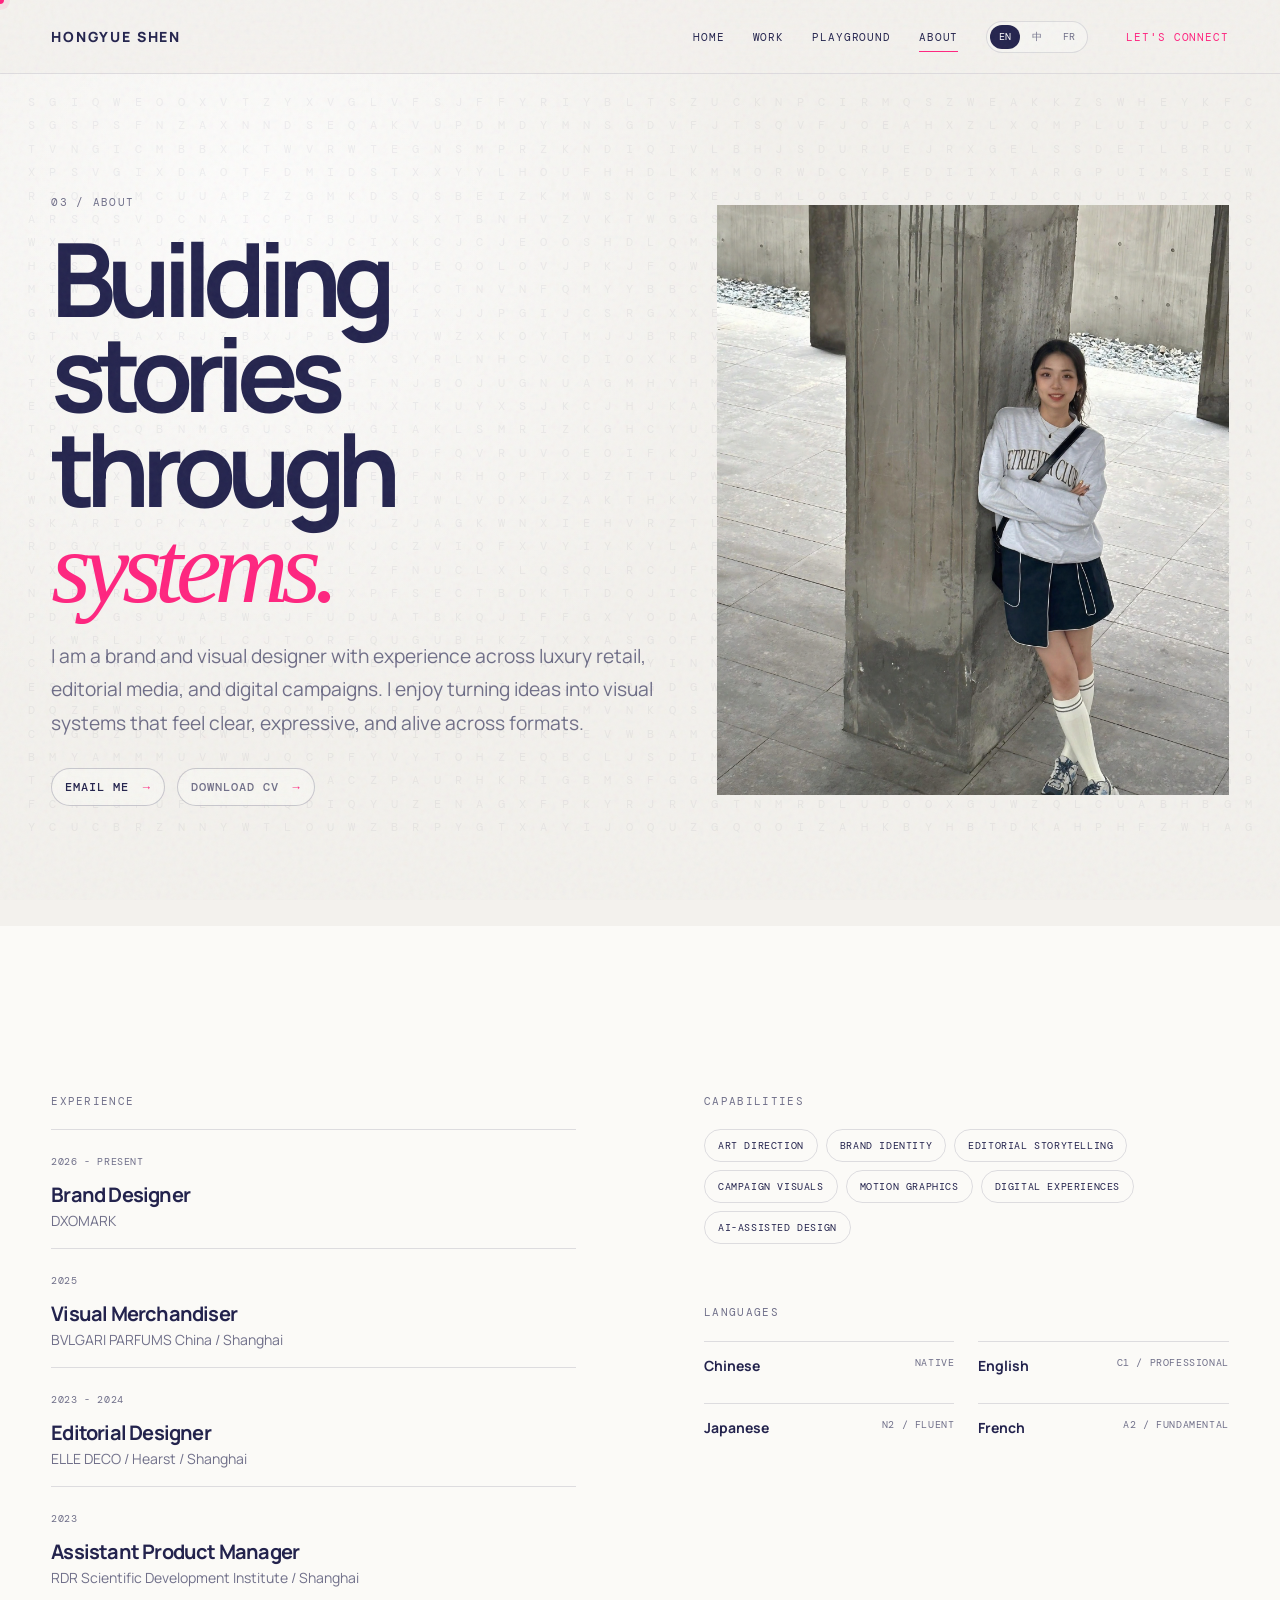
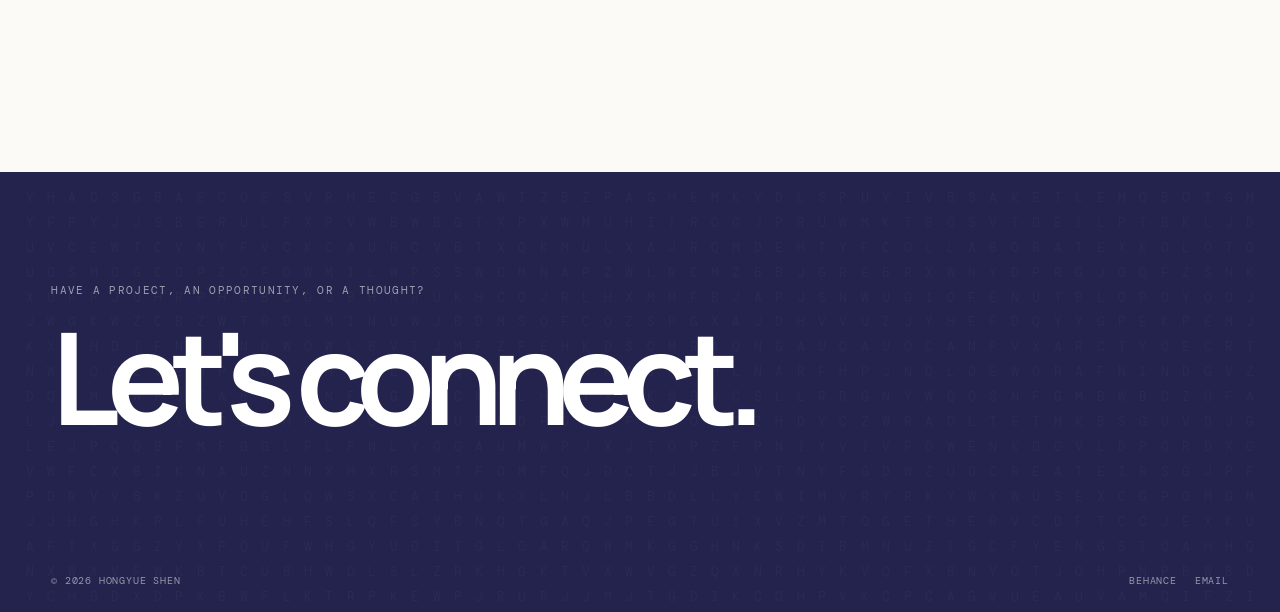
==== commit aad55ca5: "20260810" ====
--- a/about.html
+++ b/about.html
@@ -30,7 +30,7 @@
           <p class="eyebrow" data-i18n="about.hero.eyebrow">03 / About</p>
           <h1 data-i18n="about.hero.title">Building stories<br />through <em>systems.</em></h1>
           <p data-i18n="about.hero.body">
-            I am a Paris-based brand and visual designer with experience across luxury retail,
+            I am a brand and visual designer with experience across luxury retail,
             editorial media, and digital campaigns. I enjoy turning ideas into visual systems
             that feel clear, expressive, and alive across formats.
           </p>
@@ -48,7 +48,7 @@
         <div class="about-column reveal">
           <p class="eyebrow" data-i18n="about.experience.eyebrow">Experience</p>
           <div class="timeline">
-            <div><span data-i18n="about.experience.now">2026 - Present</span><h3 data-i18n="about.experience.role1">Brand Designer</h3><p>DXOMARK / Paris</p></div>
+            <div><span data-i18n="about.experience.now">2026 - Present</span><h3 data-i18n="about.experience.role1">Brand Designer</h3><p>DXOMARK</p></div>
             <div><span>2025</span><h3 data-i18n="about.experience.role2">Visual Merchandiser</h3><p>BVLGARI PARFUMS China / Shanghai</p></div>
             <div><span>2023 - 2024</span><h3 data-i18n="about.experience.role3">Editorial Designer</h3><p>ELLE DECO / Hearst / Shanghai</p></div>
             <div><span>2023</span><h3 data-i18n="about.experience.role4">Assistant Product Manager</h3><p>RDR Scientific Development Institute / Shanghai</p></div>
--- a/styles.css
+++ b/styles.css
@@ -216,10 +216,10 @@
 .project-summary p { color: var(--ink-soft); font-size: clamp(16px,1.4vw,19px); line-height: 1.8; }
 .project-gallery { padding: 0 var(--edge) 100px; }
 .gallery-grid { display: grid; grid-template-columns: repeat(6,1fr); gap: 14px; }
-.gallery-item { grid-column: span 3; aspect-ratio: 16 / 10; min-height: 0; padding: 0; overflow: hidden; border: 0; cursor: zoom-in; background: var(--paper-deep); }
+.gallery-item { grid-column: span 3; aspect-ratio: 16 / 9; min-height: 0; padding: 0; overflow: hidden; border: 0; cursor: zoom-in; background: var(--paper-deep); }
 .gallery-item-wide { grid-column: span 6; }
 .gallery-item-third { grid-column: span 2; }
-.gallery-item img { width: 100%; height: 100%; object-fit: cover; transition: transform .75s ease; }
+.gallery-item img { width: 100%; height: 100%; object-fit: contain; transition: transform .75s ease; }
 .gallery-item:hover img { transform: scale(1.035); }
 .gallery-video { display: grid; aspect-ratio: auto; min-height: auto; cursor: default; background: transparent; }
 .gallery-video video { display: block; width: 100%; aspect-ratio: 16 / 9; object-fit: contain; background: transparent; }
